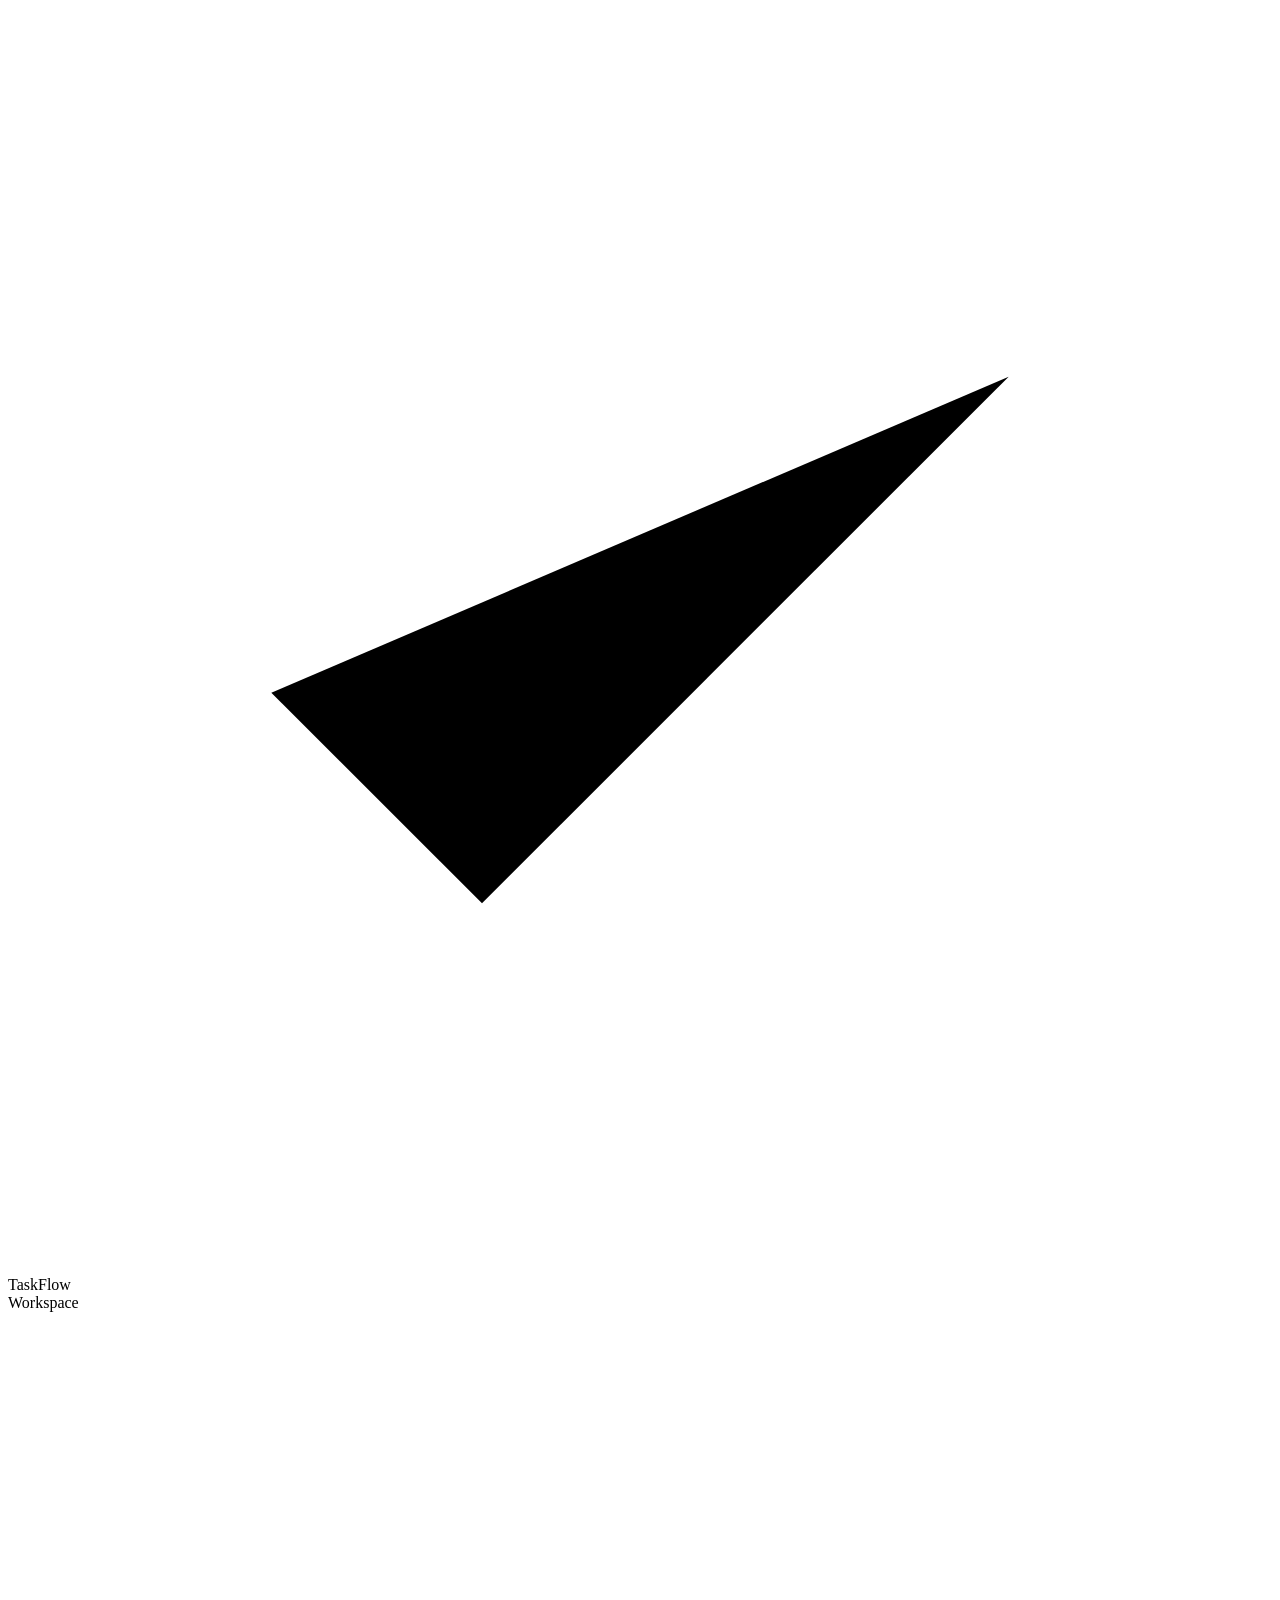
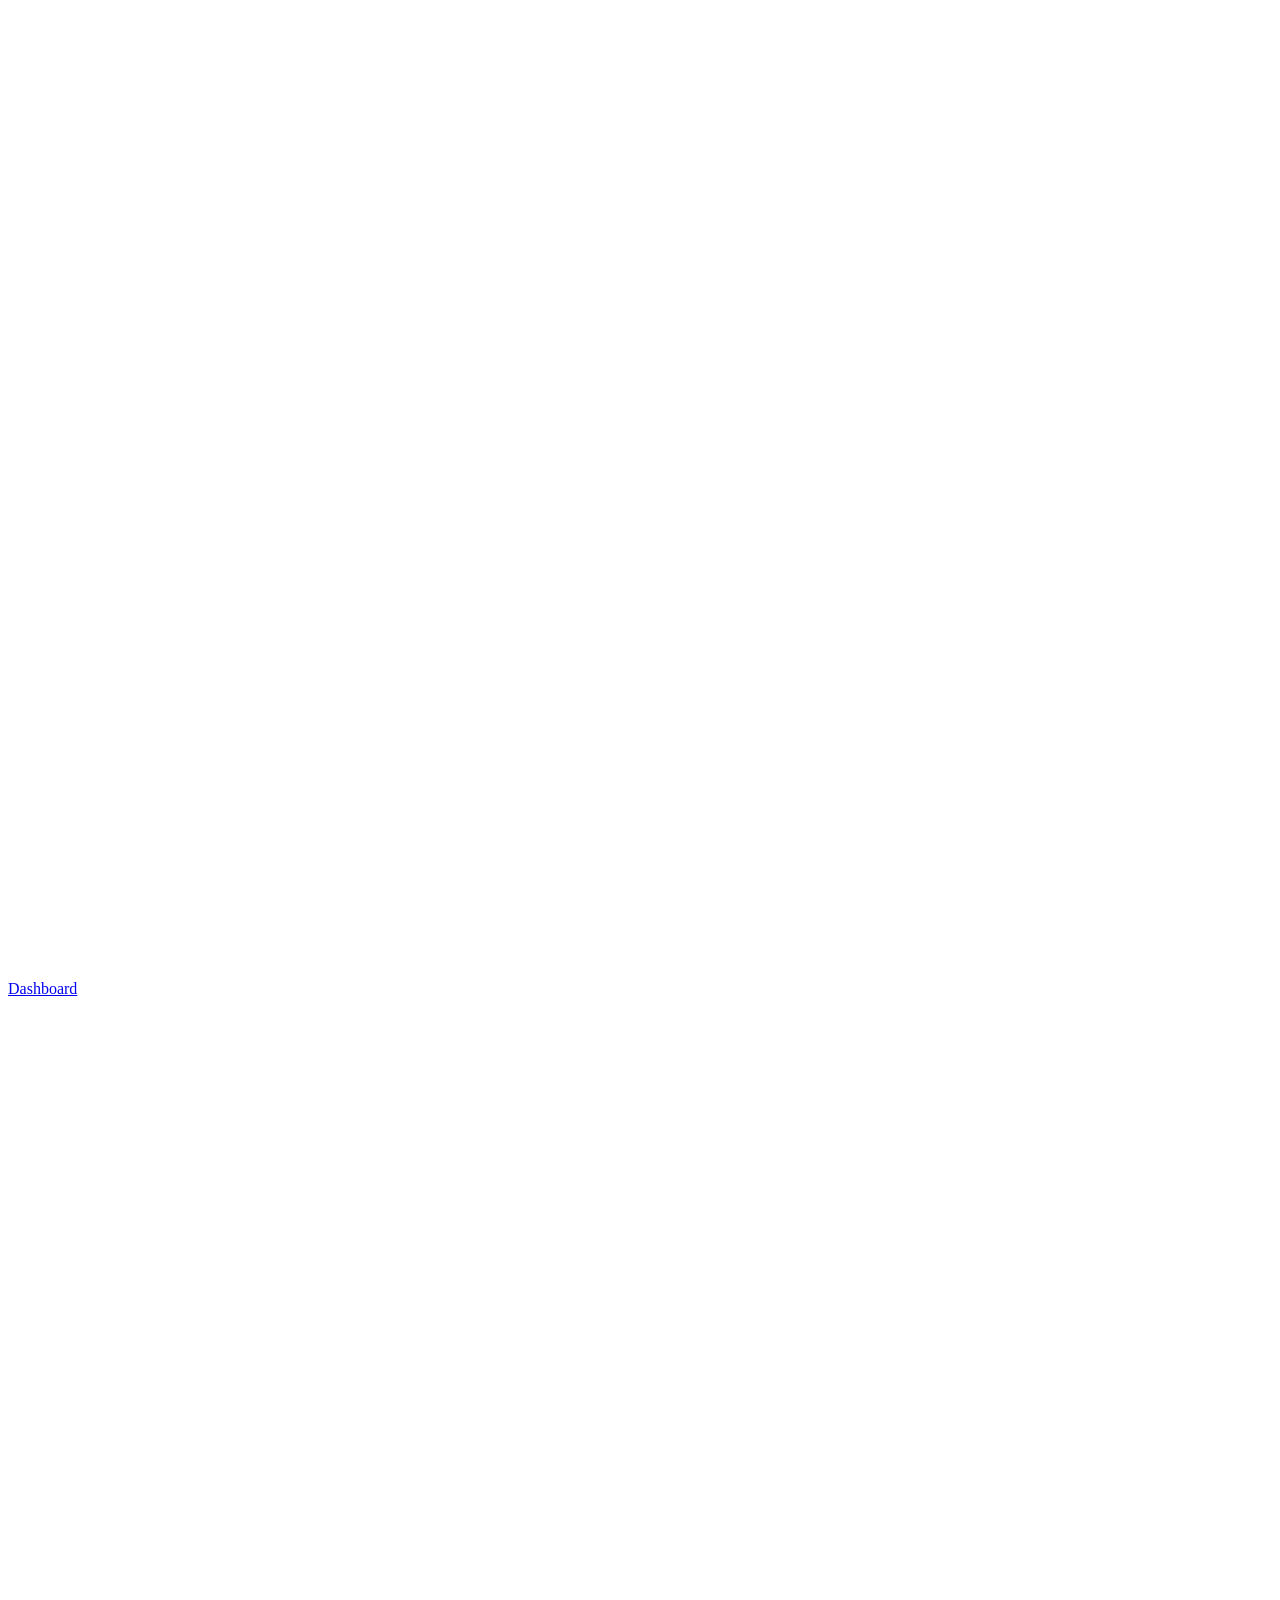
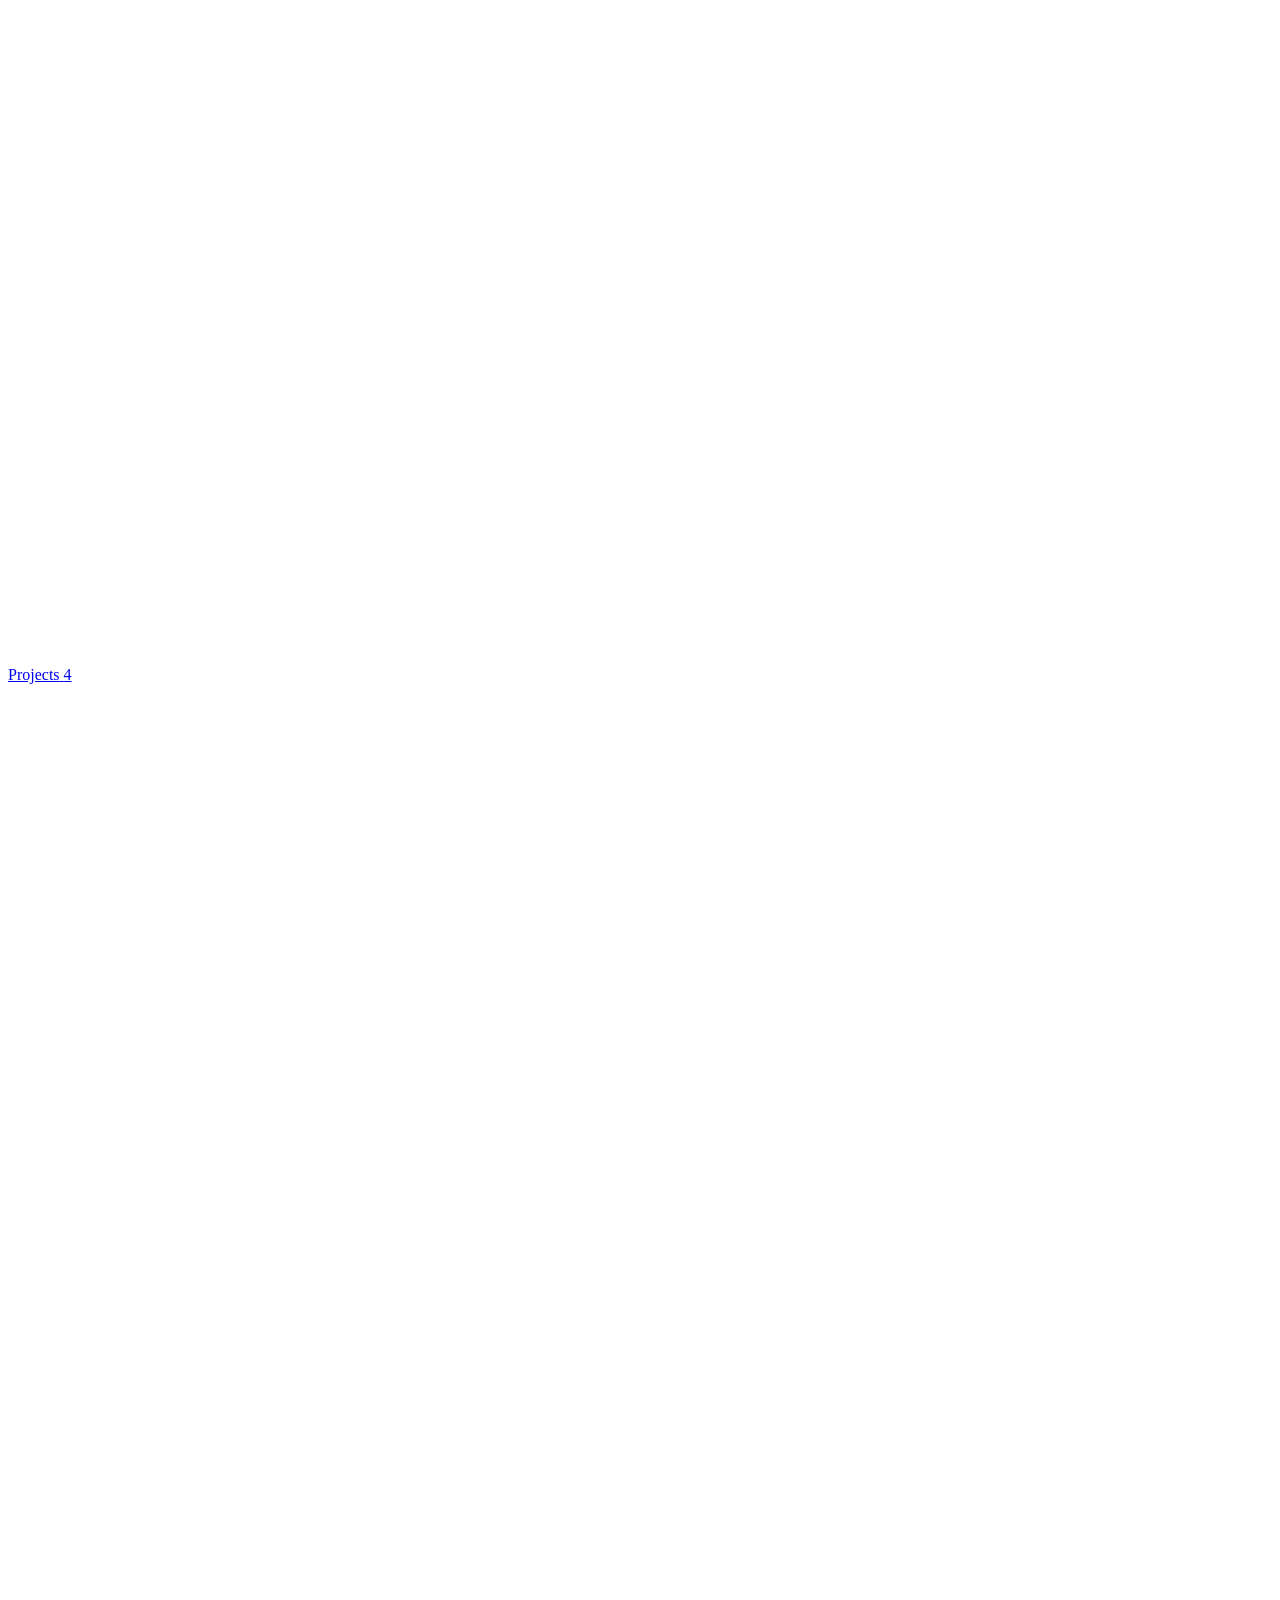
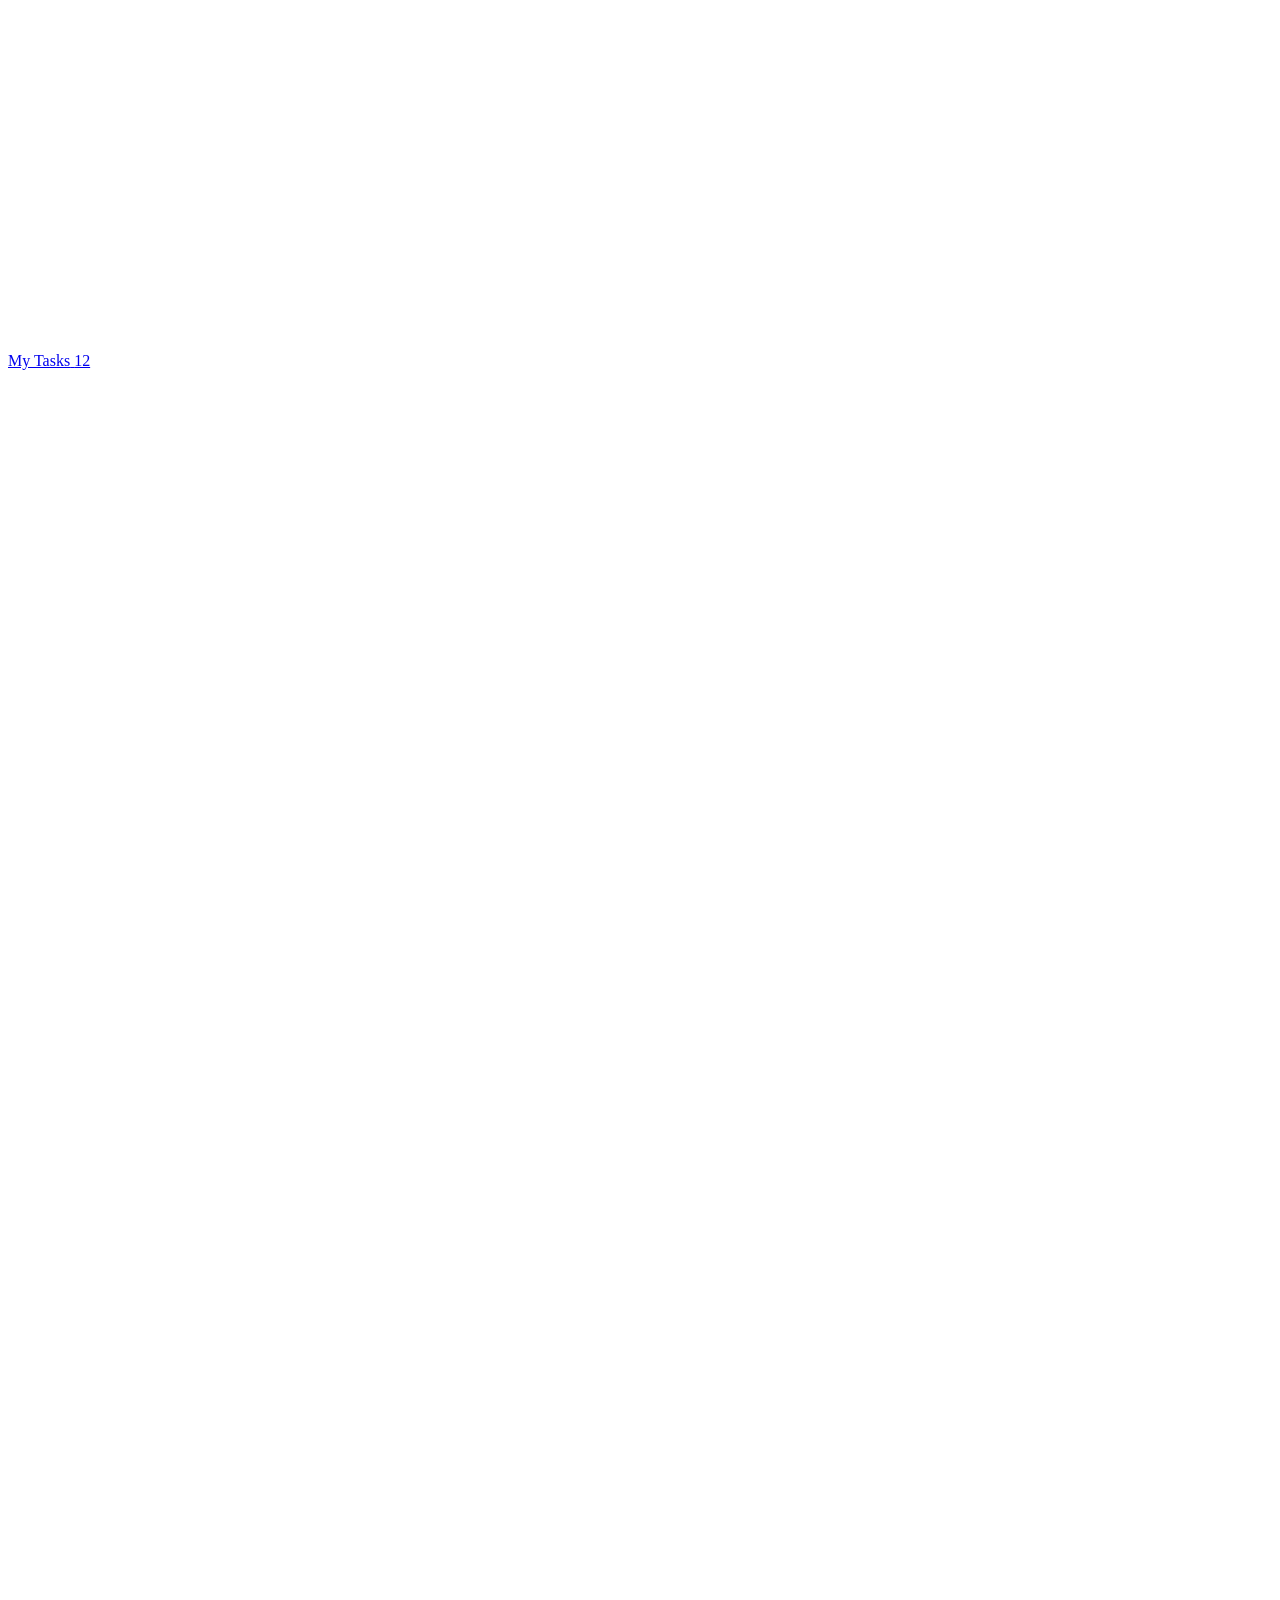
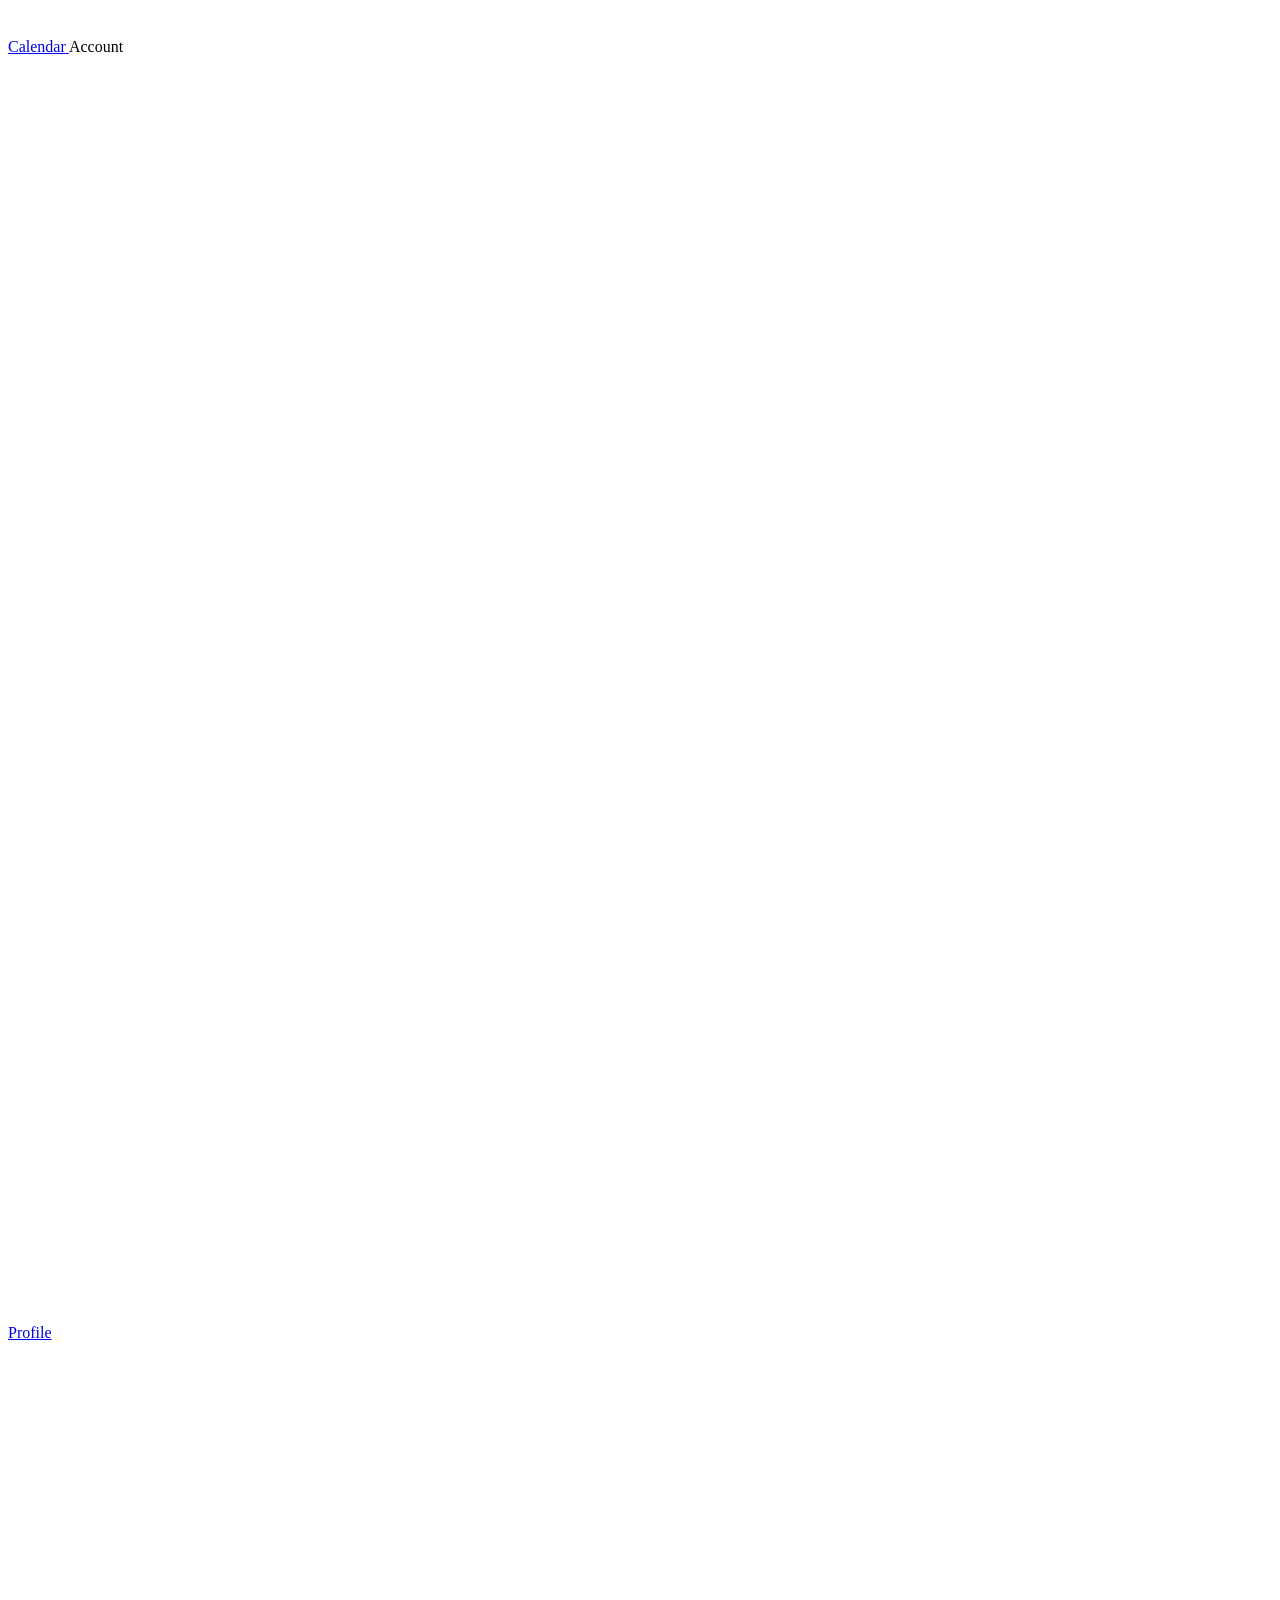
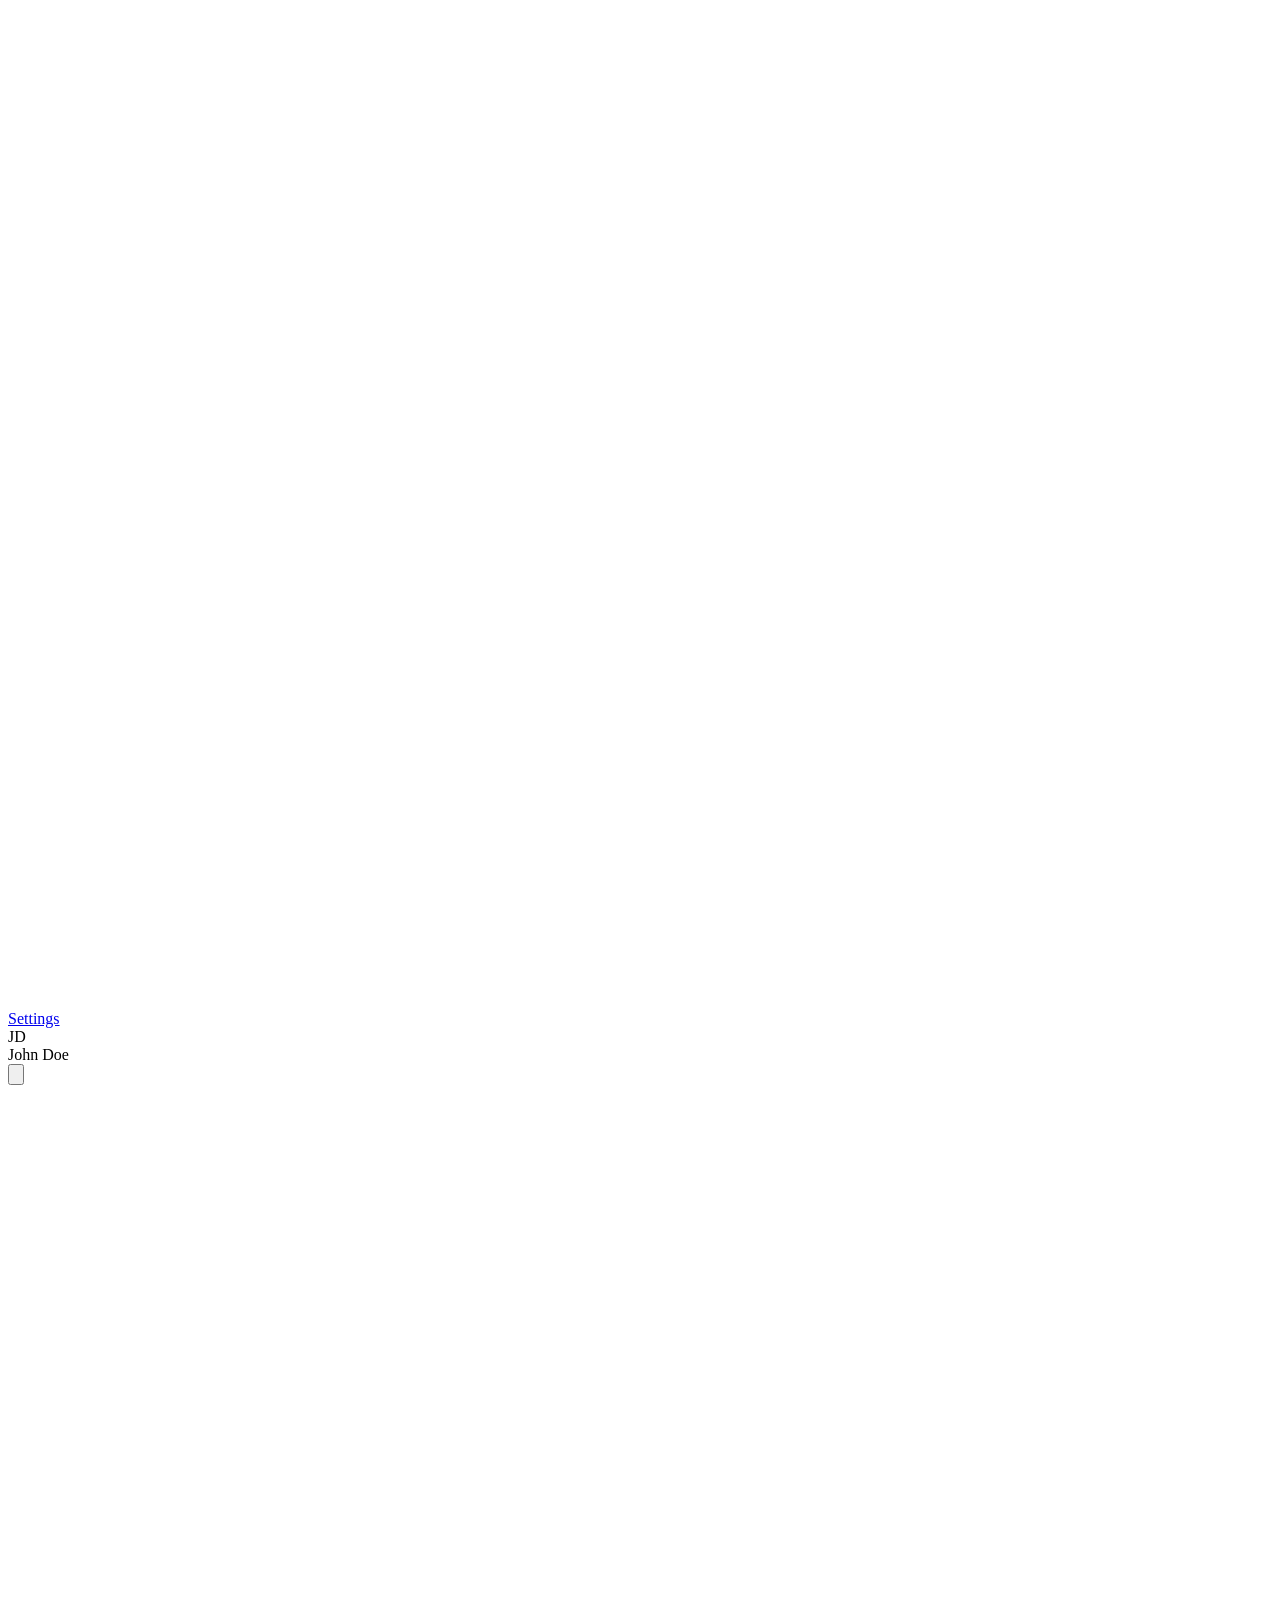
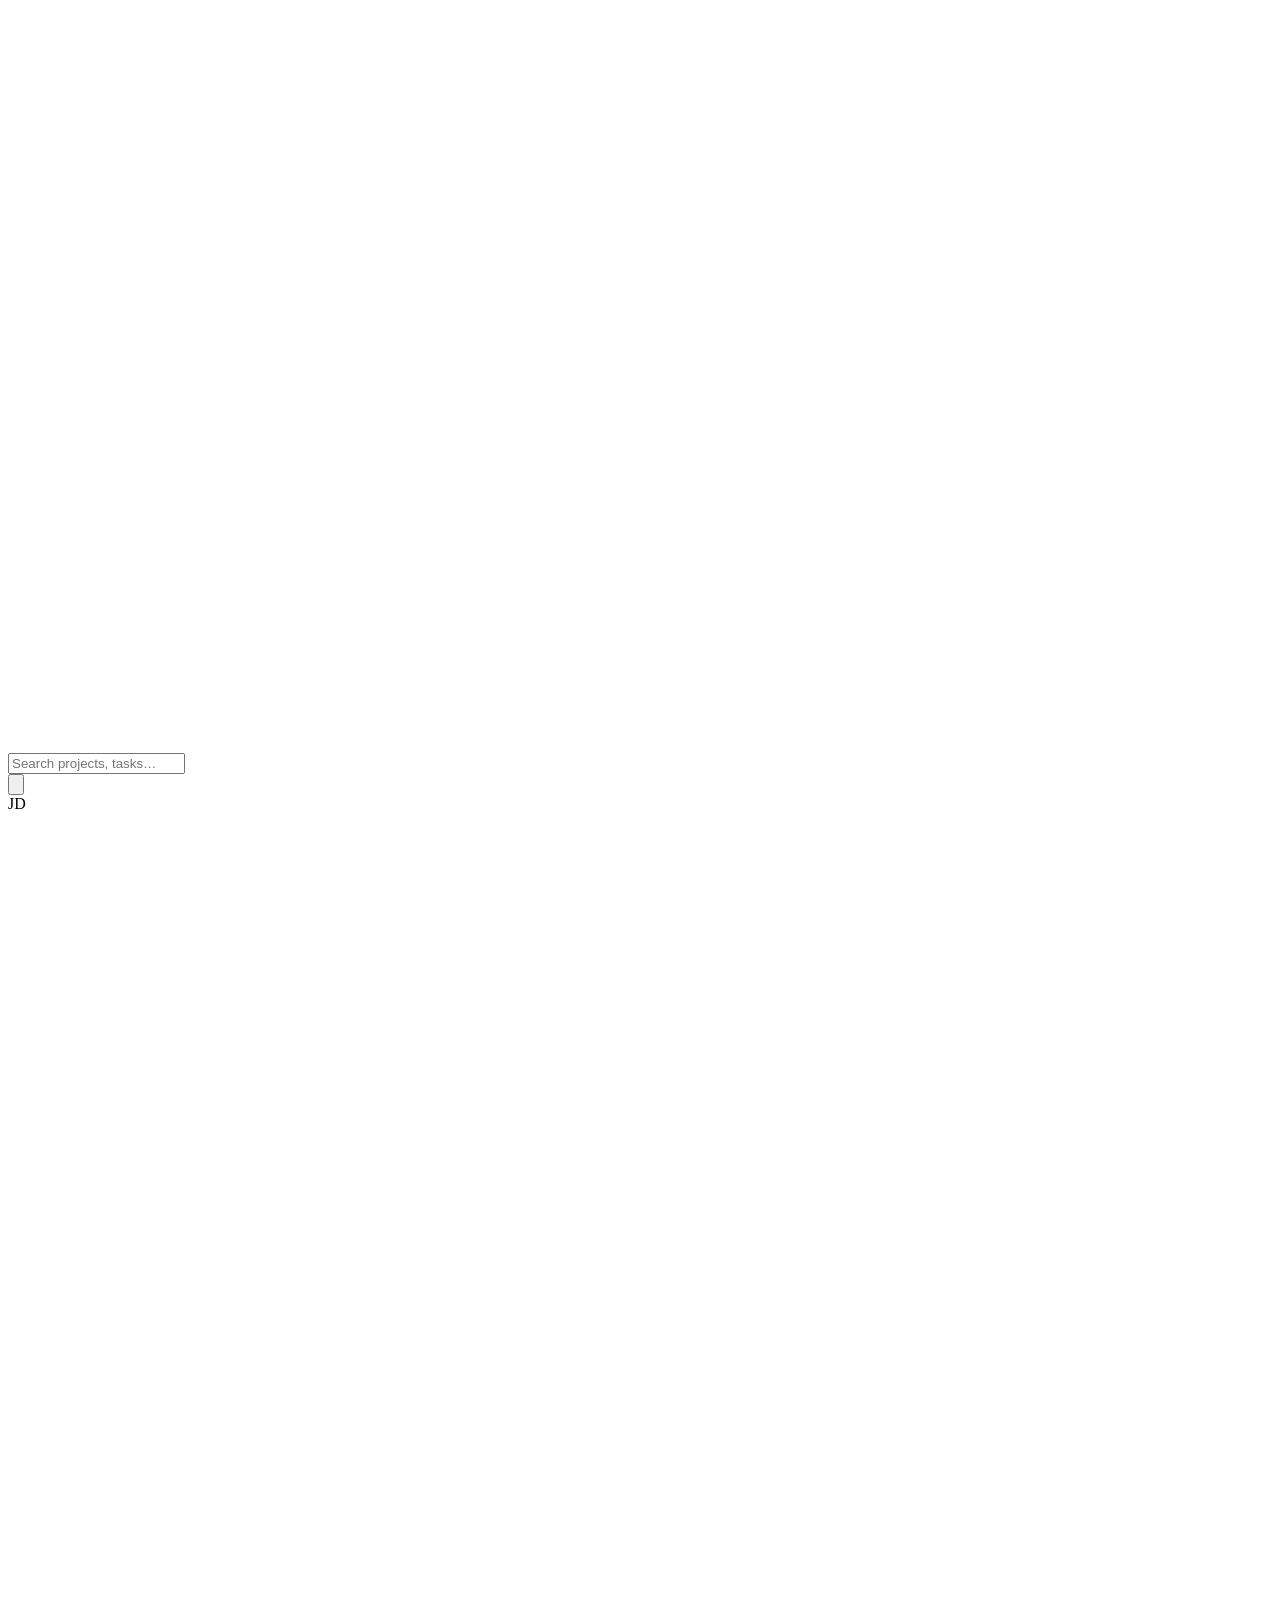
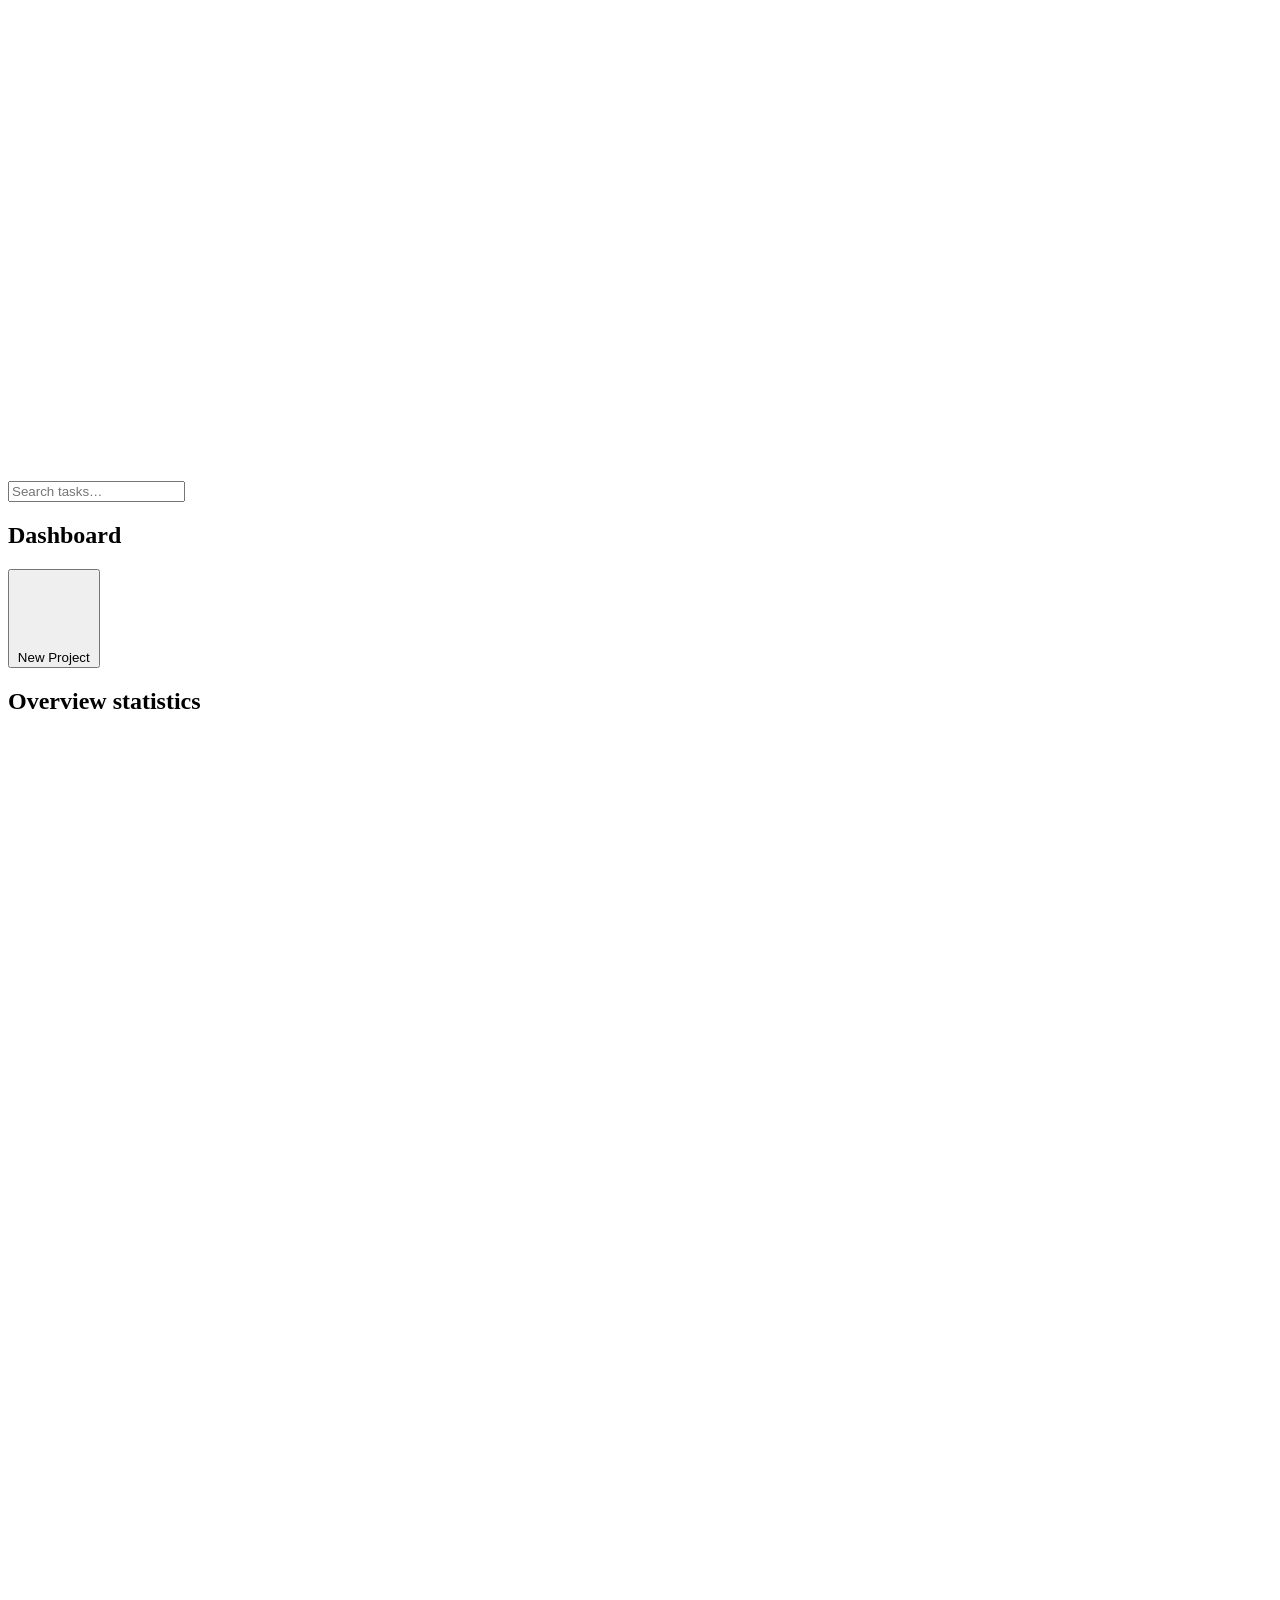
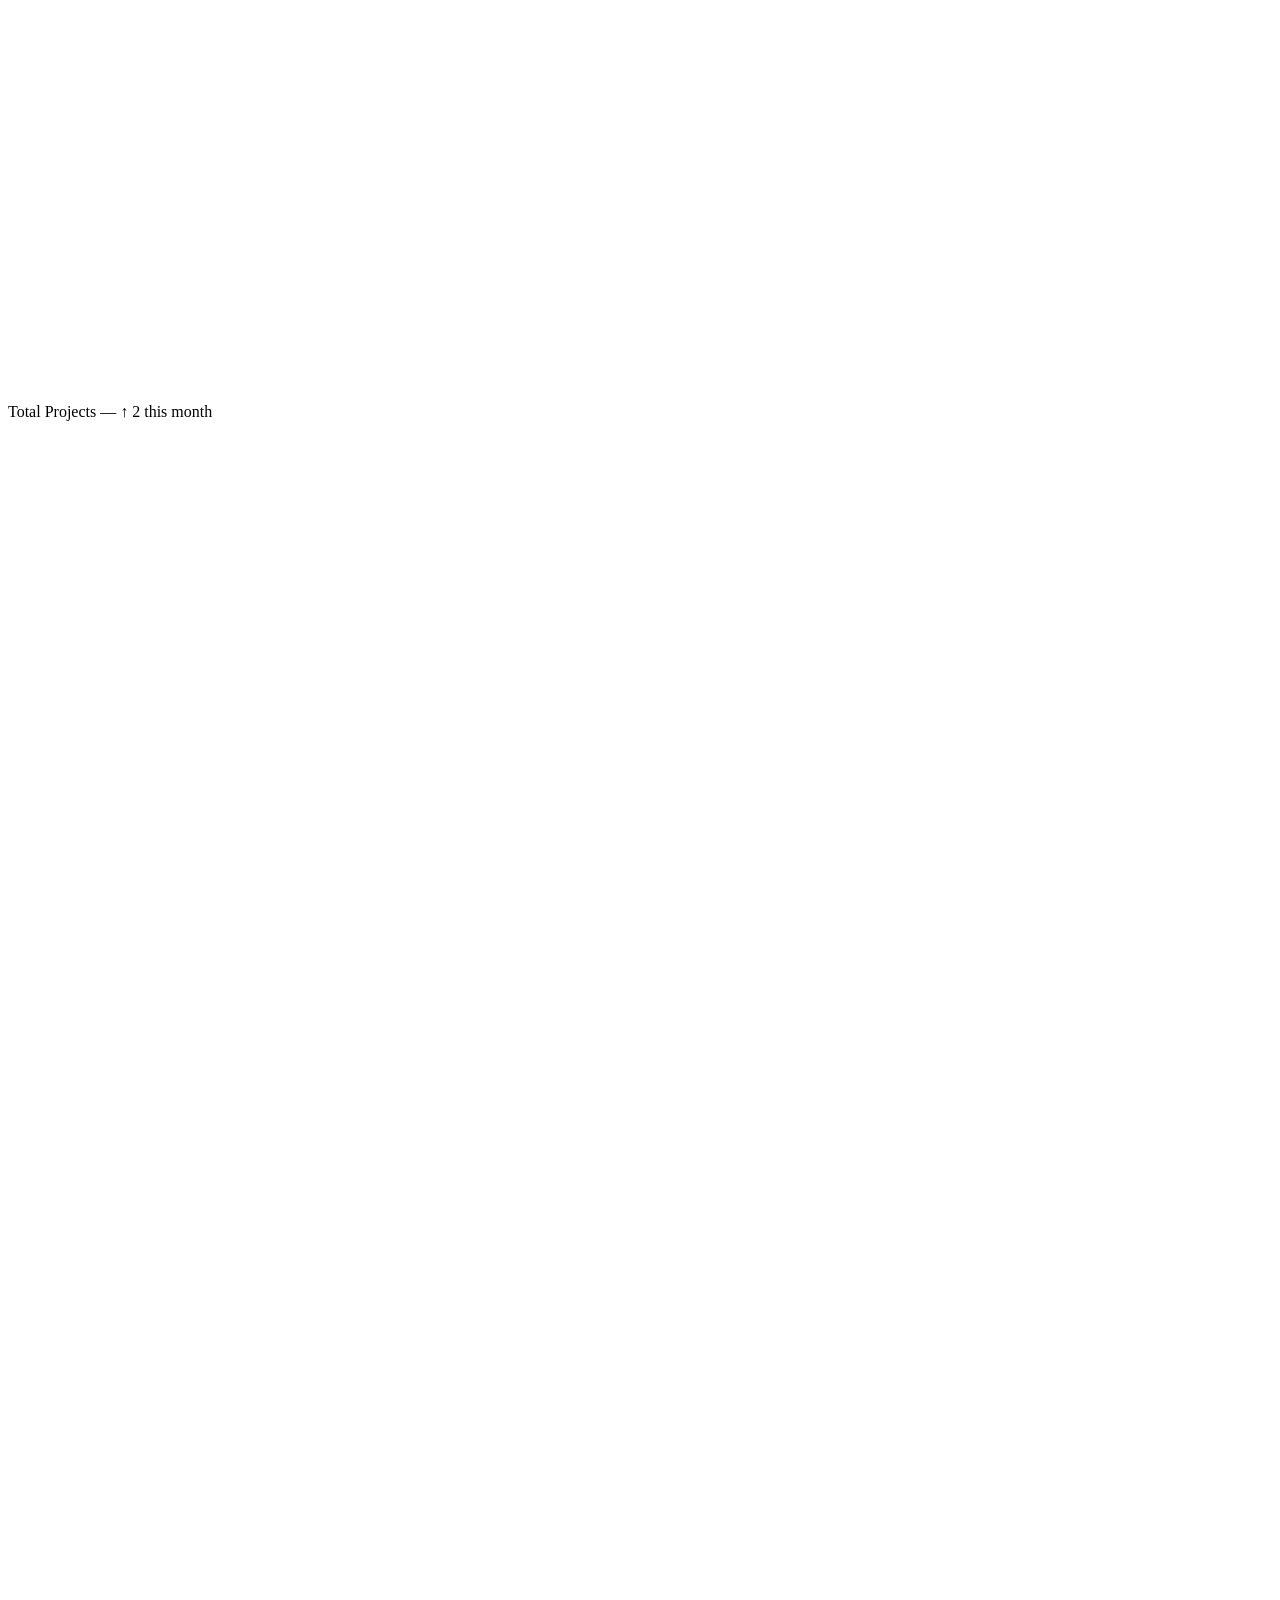
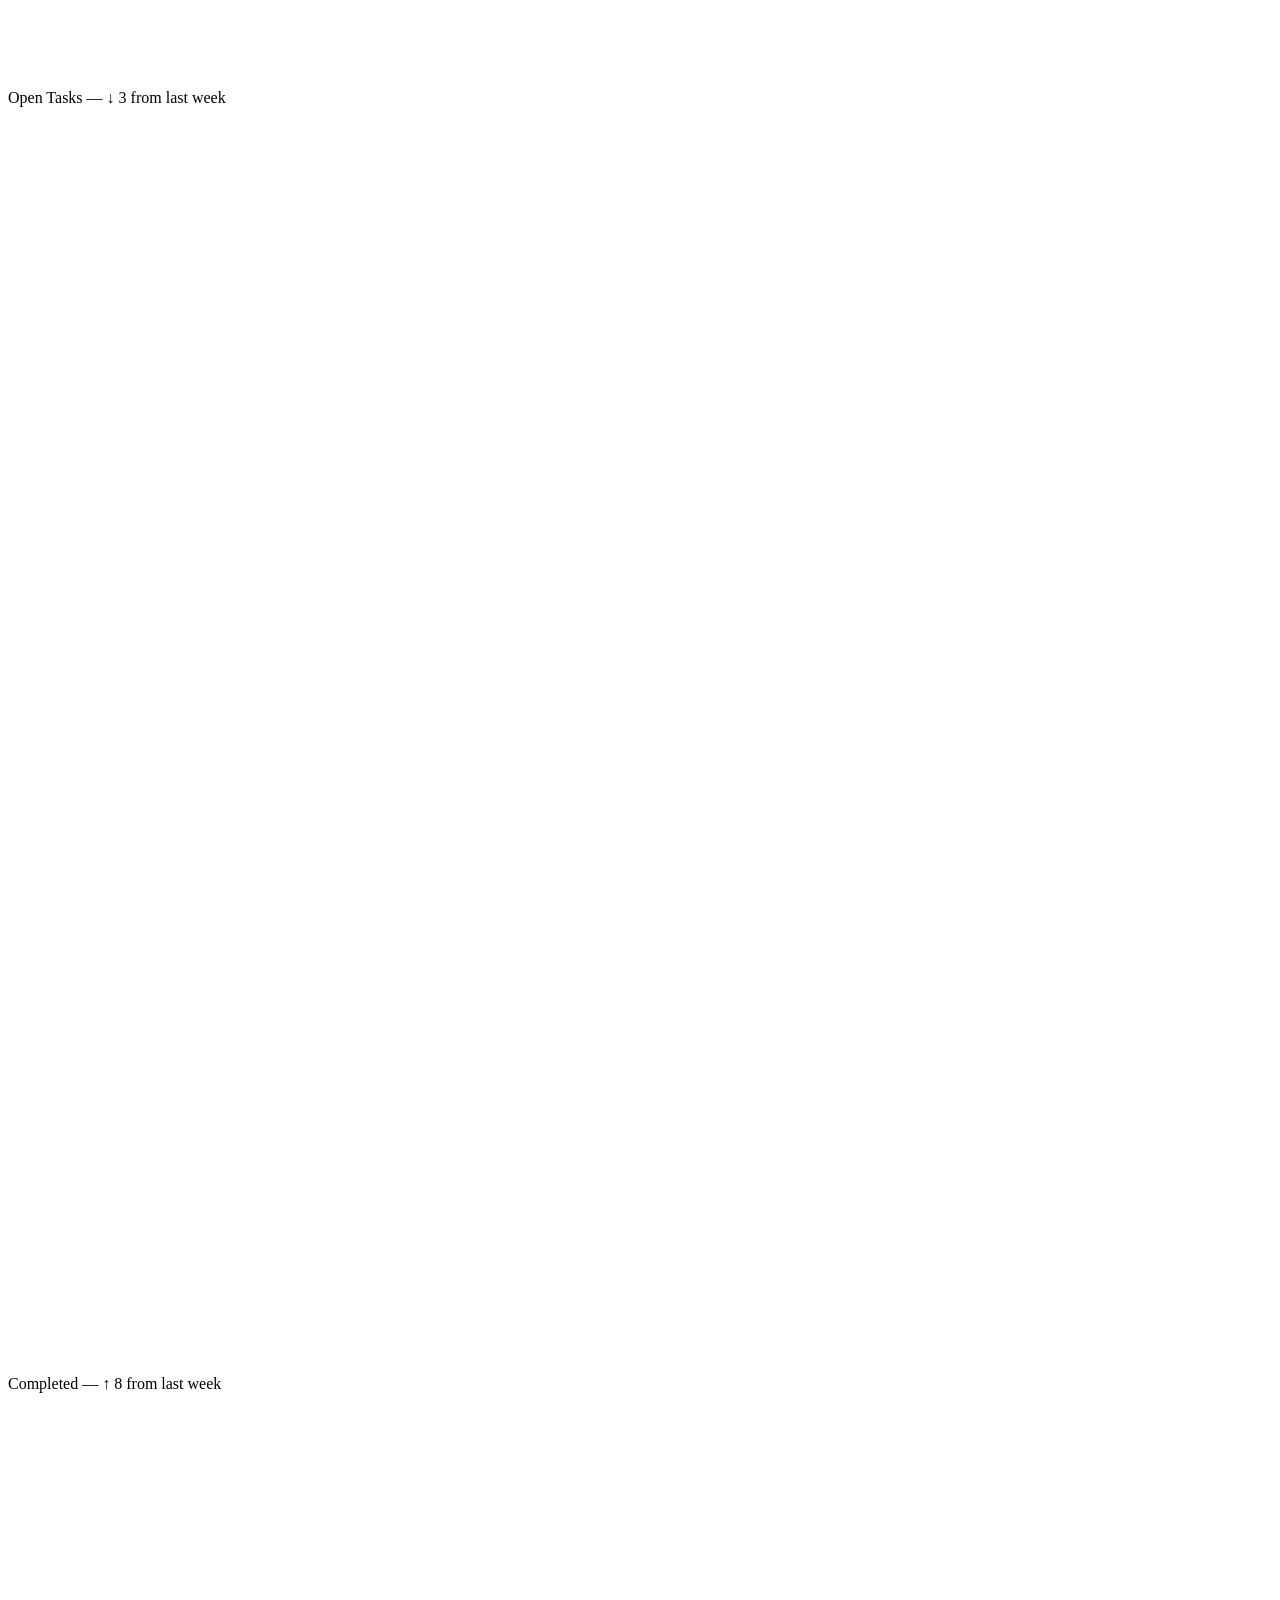
==== dashboard.html @ 3efd2820 "Add initial dashboard HTML structure" ====
<!DOCTYPE html>
<html lang="en">
<head>
  <meta charset="UTF-8" />
  <meta name="viewport" content="width=device-width, initial-scale=1.0" />
  <title>TaskFlow — Dashboard</title>

  <!-- Google Fonts -->
  <link rel="preconnect" href="https://fonts.googleapis.com">
  <link rel="preconnect" href="https://fonts.gstatic.com" crossorigin>
  <link href="https://fonts.googleapis.com/css2?family=Syne:wght@400;600;700;800&family=DM+Sans:ital,opsz,wght@0,9..40,300;0,9..40,400;0,9..40,500;1,9..40,300&display=swap" rel="stylesheet">

  <!-- Stylesheet -->
   <link rel="stylesheet" href="css/auth.css">
   <link rel="stylesheet" href="css/base.css">
  <link rel="stylesheet" href="css/dashboard.css">
</head>
<body class="page-dashboard">


  <!-- ═══════════════════════════════════════
       SIDEBAR
  ═══════════════════════════════════════ -->
  <aside class="sidebar" aria-label="Main navigation">

    <!-- Brand -->
    <div class="sidebar__brand">
      <div class="sidebar__brand-mark" aria-hidden="true">
        <svg viewBox="0 0 24 24" xmlns="http://www.w3.org/2000/svg">
          <path d="M5 13l4 4L19 7"/>
        </svg>
      </div>
      <span class="sidebar__brand-name">TaskFlow</span>
    </div>

    <!-- Nav links -->
    <nav class="sidebar__nav" aria-label="Sidebar navigation">

      <span class="sidebar__group-label">Workspace</span>

      <a href="dashboard.html" class="sidebar__link active" aria-current="page">
        <svg viewBox="0 0 24 24" fill="none" stroke-width="2" stroke-linecap="round" stroke-linejoin="round" aria-hidden="true">
          <rect x="3" y="3" width="7" height="7"/><rect x="14" y="3" width="7" height="7"/>
          <rect x="3" y="14" width="7" height="7"/><rect x="14" y="14" width="7" height="7"/>
        </svg>
        <span>Dashboard</span>
      </a>

      <a href="#" class="sidebar__link">
        <svg viewBox="0 0 24 24" fill="none" stroke-width="2" stroke-linecap="round" stroke-linejoin="round" aria-hidden="true">
          <path d="M22 19a2 2 0 0 1-2 2H4a2 2 0 0 1-2-2V5a2 2 0 0 1 2-2h5l2 3h9a2 2 0 0 1 2 2z"/>
        </svg>
        <span>Projects</span>
        <span class="sidebar__badge">4</span>
      </a>

      <a href="#" class="sidebar__link">
        <svg viewBox="0 0 24 24" fill="none" stroke-width="2" stroke-linecap="round" stroke-linejoin="round" aria-hidden="true">
          <path d="M9 11l3 3L22 4"/>
          <path d="M21 12v7a2 2 0 0 1-2 2H5a2 2 0 0 1-2-2V5a2 2 0 0 1 2-2h11"/>
        </svg>
        <span>My Tasks</span>
        <span class="sidebar__badge">12</span>
      </a>

      <a href="#" class="sidebar__link">
        <svg viewBox="0 0 24 24" fill="none" stroke-width="2" stroke-linecap="round" stroke-linejoin="round" aria-hidden="true">
          <rect x="3" y="4" width="18" height="18" rx="2"/><line x1="16" y1="2" x2="16" y2="6"/>
          <line x1="8" y1="2" x2="8" y2="6"/><line x1="3" y1="10" x2="21" y2="10"/>
        </svg>
        <span>Calendar</span>
      </a>

      <span class="sidebar__group-label">Account</span>

      <a href="#" class="sidebar__link">
        <svg viewBox="0 0 24 24" fill="none" stroke-width="2" stroke-linecap="round" stroke-linejoin="round" aria-hidden="true">
          <path d="M20 21v-2a4 4 0 0 0-4-4H8a4 4 0 0 0-4 4v2"/>
          <circle cx="12" cy="7" r="4"/>
        </svg>
        <span>Profile</span>
      </a>

      <a href="#" class="sidebar__link">
        <svg viewBox="0 0 24 24" fill="none" stroke-width="2" stroke-linecap="round" stroke-linejoin="round" aria-hidden="true">
          <circle cx="12" cy="12" r="3"/>
          <path d="M19.4 15a1.65 1.65 0 0 0 .33 1.82l.06.06a2 2 0 0 1-2.83 2.83l-.06-.06a1.65 1.65 0 0 0-1.82-.33 1.65 1.65 0 0 0-1 1.51V21a2 2 0 0 1-4 0v-.09A1.65 1.65 0 0 0 9 19.4a1.65 1.65 0 0 0-1.82.33l-.06.06a2 2 0 0 1-2.83-2.83l.06-.06A1.65 1.65 0 0 0 4.68 15a1.65 1.65 0 0 0-1.51-1H3a2 2 0 0 1 0-4h.09A1.65 1.65 0 0 0 4.6 9a1.65 1.65 0 0 0-.33-1.82l-.06-.06a2 2 0 0 1 2.83-2.83l.06.06A1.65 1.65 0 0 0 9 4.68a1.65 1.65 0 0 0 1-1.51V3a2 2 0 0 1 4 0v.09a1.65 1.65 0 0 0 1 1.51 1.65 1.65 0 0 0 1.82-.33l.06-.06a2 2 0 0 1 2.83 2.83l-.06.06A1.65 1.65 0 0 0 19.4 9a1.65 1.65 0 0 0 1.51 1H21a2 2 0 0 1 0 4h-.09a1.65 1.65 0 0 0-1.51 1z"/>
        </svg>
        <span>Settings</span>
      </a>

    </nav>

    <!-- User footer -->
    <div class="sidebar__footer">
      <div class="sidebar__avatar" aria-hidden="true">JD</div>
      <span class="sidebar__user-name">John Doe</span>
    </div>

  </aside>


  <!-- ═══════════════════════════════════════
       TOP BAR
  ═══════════════════════════════════════ -->
  <header class="topbar" role="banner">

    <!-- Sidebar toggle -->
    <button
      class="topbar__toggle"
      id="btn-sidebar-toggle"
      aria-label="Toggle sidebar"
      aria-expanded="false"
      aria-controls="sidebar"
    >
      <svg viewBox="0 0 24 24" fill="none" stroke-width="2" stroke-linecap="round" stroke-linejoin="round" aria-hidden="true">
        <line x1="3" y1="6"  x2="21" y2="6"/>
        <line x1="3" y1="12" x2="21" y2="12"/>
        <line x1="3" y1="18" x2="21" y2="18"/>
      </svg>
    </button>

    <!-- Search -->
    <div class="topbar__search" role="search">
      <svg viewBox="0 0 24 24" fill="none" stroke-width="2" stroke-linecap="round" stroke-linejoin="round" aria-hidden="true">
        <circle cx="11" cy="11" r="8"/><line x1="21" y1="21" x2="16.65" y2="16.65"/>
      </svg>
      <input
        type="search"
        id="topbar-search"
        placeholder="Search projects, tasks…"
        autocomplete="off"
        aria-label="Search"
      />
    </div>

    <!-- Action buttons -->
    <div class="topbar__actions">

      <!-- Notifications -->
      <button class="topbar__btn topbar__btn--notify" aria-label="Notifications">
        <svg viewBox="0 0 24 24" fill="none" stroke-width="2" stroke-linecap="round" stroke-linejoin="round" aria-hidden="true">
          <path d="M18 8A6 6 0 0 0 6 8c0 7-3 9-3 9h18s-3-2-3-9"/>
          <path d="M13.73 21a2 2 0 0 1-3.46 0"/>
        </svg>
      </button>

      <!-- User avatar -->
      <div class="topbar__avatar" role="button" tabindex="0" aria-label="User menu" aria-haspopup="true">
        JD
      </div>

    </div>

  </header>


  <!-- ═══════════════════════════════════════
       MOBILE SEARCH STRIP
       Κρυμμένο σε desktop/tablet — εμφανίζεται
       κάτω από topbar σε mobile (< 768px).
       Το id="mobile-search-input" ελέγχεται
       από το ίδιο setupSearch() στο dashboard.js.
  ═══════════════════════════════════════ -->
  <div class="mobile-search" role="search" aria-label="Mobile search">
    <svg viewBox="0 0 24 24" fill="none" stroke-width="2" stroke-linecap="round" stroke-linejoin="round" aria-hidden="true">
      <circle cx="11" cy="11" r="8"/><line x1="21" y1="21" x2="16.65" y2="16.65"/>
    </svg>
    <input
      type="search"
      id="mobile-search-input"
      placeholder="Search tasks…"
      autocomplete="off"
      aria-label="Search tasks"
    />
  </div>

  <!-- Sidebar backdrop — κλικ κλείνει το overlay sidebar σε mobile -->
  <div class="sidebar-backdrop" id="sidebar-backdrop" aria-hidden="true"></div>


  <!-- ═══════════════════════════════════════
       MAIN CONTENT
  ═══════════════════════════════════════ -->
  <main class="main-content" id="main" aria-label="Dashboard content">


    <!-- ── Page header ──────────────────────── -->
    <section aria-labelledby="page-heading">
      <div class="section-header">
        <h1 class="page-title" id="page-heading">Dashboard</h1>
        <button class="btn-sm" id="btn-new-project" aria-label="Create new project">
          <svg viewBox="0 0 24 24" fill="none" stroke-width="2" stroke-linecap="round" stroke-linejoin="round" aria-hidden="true">
            <line x1="12" y1="5" x2="12" y2="19"/><line x1="5" y1="12" x2="19" y2="12"/>
          </svg>
          New Project
        </button>
      </div>
    </section>


    <!-- ── Stat cards ────────────────────────── -->
    <section aria-labelledby="stats-heading">
      <h2 class="visually-hidden" id="stats-heading">Overview statistics</h2>

      <div class="stats-grid">

        <!-- Total Projects -->
        <article class="stat-card" aria-label="Total projects">
          <div class="stat-card__icon stat-card__icon--accent" aria-hidden="true">
            <svg viewBox="0 0 24 24" fill="none" stroke-width="2" stroke-linecap="round" stroke-linejoin="round">
              <path d="M22 19a2 2 0 0 1-2 2H4a2 2 0 0 1-2-2V5a2 2 0 0 1 2-2h5l2 3h9a2 2 0 0 1 2 2z"/>
            </svg>
          </div>
          <span class="stat-card__label">Total Projects</span>
          <span class="stat-card__value" id="stat-projects">—</span>
          <span class="stat-card__delta stat-card__delta--up" aria-label="Up 2 from last month">
            ↑ 2 this month
          </span>
        </article>

        <!-- Open Tasks -->
        <article class="stat-card" aria-label="Open tasks">
          <div class="stat-card__icon stat-card__icon--blue" aria-hidden="true">
            <svg viewBox="0 0 24 24" fill="none" stroke-width="2" stroke-linecap="round" stroke-linejoin="round">
              <line x1="8" y1="6" x2="21" y2="6"/><line x1="8" y1="12" x2="21" y2="12"/>
              <line x1="8" y1="18" x2="21" y2="18"/>
              <line x1="3" y1="6"  x2="3.01" y2="6"/>
              <line x1="3" y1="12" x2="3.01" y2="12"/>
              <line x1="3" y1="18" x2="3.01" y2="18"/>
            </svg>
          </div>
          <span class="stat-card__label">Open Tasks</span>
          <span class="stat-card__value" id="stat-tasks">—</span>
          <span class="stat-card__delta stat-card__delta--down" aria-label="Down 3 from last week">
            ↓ 3 from last week
          </span>
        </article>

        <!-- Completed -->
        <article class="stat-card" aria-label="Completed tasks">
          <div class="stat-card__icon stat-card__icon--green" aria-hidden="true">
            <svg viewBox="0 0 24 24" fill="none" stroke-width="2" stroke-linecap="round" stroke-linejoin="round">
              <path d="M22 11.08V12a10 10 0 1 1-5.93-9.14"/>
              <polyline points="22 4 12 14.01 9 11.01"/>
            </svg>
          </div>
          <span class="stat-card__label">Completed</span>
          <span class="stat-card__value" id="stat-done">—</span>
          <span class="stat-card__delta stat-card__delta--up" aria-label="Up 8 from last week">
            ↑ 8 from last week
          </span>
        </article>

        <!-- Team Members -->
        <article class="stat-card" aria-label="Team members">
          <div class="stat-card__icon stat-card__icon--amber" aria-hidden="true">
            <svg viewBox="0 0 24 24" fill="none" stroke-width="2" stroke-linecap="round" stroke-linejoin="round">
              <path d="M17 21v-2a4 4 0 0 0-4-4H5a4 4 0 0 0-4 4v2"/>
              <circle cx="9" cy="7" r="4"/>
              <path d="M23 21v-2a4 4 0 0 0-3-3.87"/>
              <path d="M16 3.13a4 4 0 0 1 0 7.75"/>
            </svg>
          </div>
          <span class="stat-card__label">Team Members</span>
          <span class="stat-card__value" id="stat-members">—</span>
          <span class="stat-card__delta" aria-label="No change">
            No change
          </span>
        </article>

      </div>
    </section>


    <!-- ── Project cards ─────────────────────── -->
    <section aria-labelledby="projects-heading">
      <div class="section-header">
        <h2 id="projects-heading">Projects</h2>
        <a href="#" class="btn-sm btn-sm--ghost">View all</a>
      </div>

      <!--
        Project cards are rendered here by js/dashboard.js
        after fetching api/projects/list.php.
        Placeholder cards are shown until data loads.
      -->
      <div class="projects-grid" id="projects-grid" aria-live="polite" aria-busy="true">

        <!-- Placeholder card 1 -->
        <article class="project-card" aria-label="Loading project">
          <div class="project-card__header">
            <div>
              <p class="project-card__title">Loading…</p>
              <p class="project-card__desc">Fetching your projects</p>
            </div>
            <span class="project-dot" style="background:#e8490f" aria-hidden="true"></span>
          </div>
          <div class="project-progress">
            <div class="project-progress__label">
              <span>Progress</span>
              <span>—</span>
            </div>
            <div class="project-progress__bar" role="progressbar" aria-valuenow="0" aria-valuemin="0" aria-valuemax="100">
              <div class="project-progress__fill" style="width:0%"></div>
            </div>
          </div>
          <div class="project-members" aria-label="Members">
            <div class="project-members__avatar" aria-hidden="true">?</div>
          </div>
        </article>

        <!-- Placeholder card 2 -->
        <article class="project-card" aria-label="Loading project">
          <div class="project-card__header">
            <div>
              <p class="project-card__title">Loading…</p>
              <p class="project-card__desc">Fetching your projects</p>
            </div>
            <span class="project-dot" style="background:#2563eb" aria-hidden="true"></span>
          </div>
          <div class="project-progress">
            <div class="project-progress__label">
              <span>Progress</span>
              <span>—</span>
            </div>
            <div class="project-progress__bar" role="progressbar" aria-valuenow="0" aria-valuemin="0" aria-valuemax="100">
              <div class="project-progress__fill" style="width:0%"></div>
            </div>
          </div>
          <div class="project-members" aria-label="Members">
            <div class="project-members__avatar" aria-hidden="true">?</div>
          </div>
        </article>

        <!-- Placeholder card 3 -->
        <article class="project-card" aria-label="Loading project">
          <div class="project-card__header">
            <div>
              <p class="project-card__title">Loading…</p>
              <p class="project-card__desc">Fetching your projects</p>
            </div>
            <span class="project-dot" style="background:#16a34a" aria-hidden="true"></span>
          </div>
          <div class="project-progress">
            <div class="project-progress__label">
              <span>Progress</span>
              <span>—</span>
            </div>
            <div class="project-progress__bar" role="progressbar" aria-valuenow="0" aria-valuemin="0" aria-valuemax="100">
              <div class="project-progress__fill" style="width:0%"></div>
            </div>
          </div>
          <div class="project-members" aria-label="Members">
            <div class="project-members__avatar" aria-hidden="true">?</div>
          </div>
        </article>

      </div>
    </section>


    <!-- ── Recent tasks ──────────────────────── -->
    <section aria-labelledby="tasks-heading">
      <div class="section-header">
        <h2 id="tasks-heading">Recent Tasks</h2>
        <a href="#" class="btn-sm btn-sm--ghost">View all</a>
      </div>

      <!--
        Task items rendered by js/dashboard.js
        after fetching api/tasks/list.php.
      -->
      <ul class="task-list" id="task-list" aria-live="polite" aria-busy="true">

        <li class="task-item">
          <div class="task-item__check" aria-hidden="true"></div>
          <span class="task-item__title">Loading tasks…</span>
          <span class="task-item__due">—</span>
        </li>

      </ul>
    </section>


  </main><!-- /.main-content -->


  <!-- JavaScript -->
  <script src="js/dashboard.js"></script>

</body>
</html>
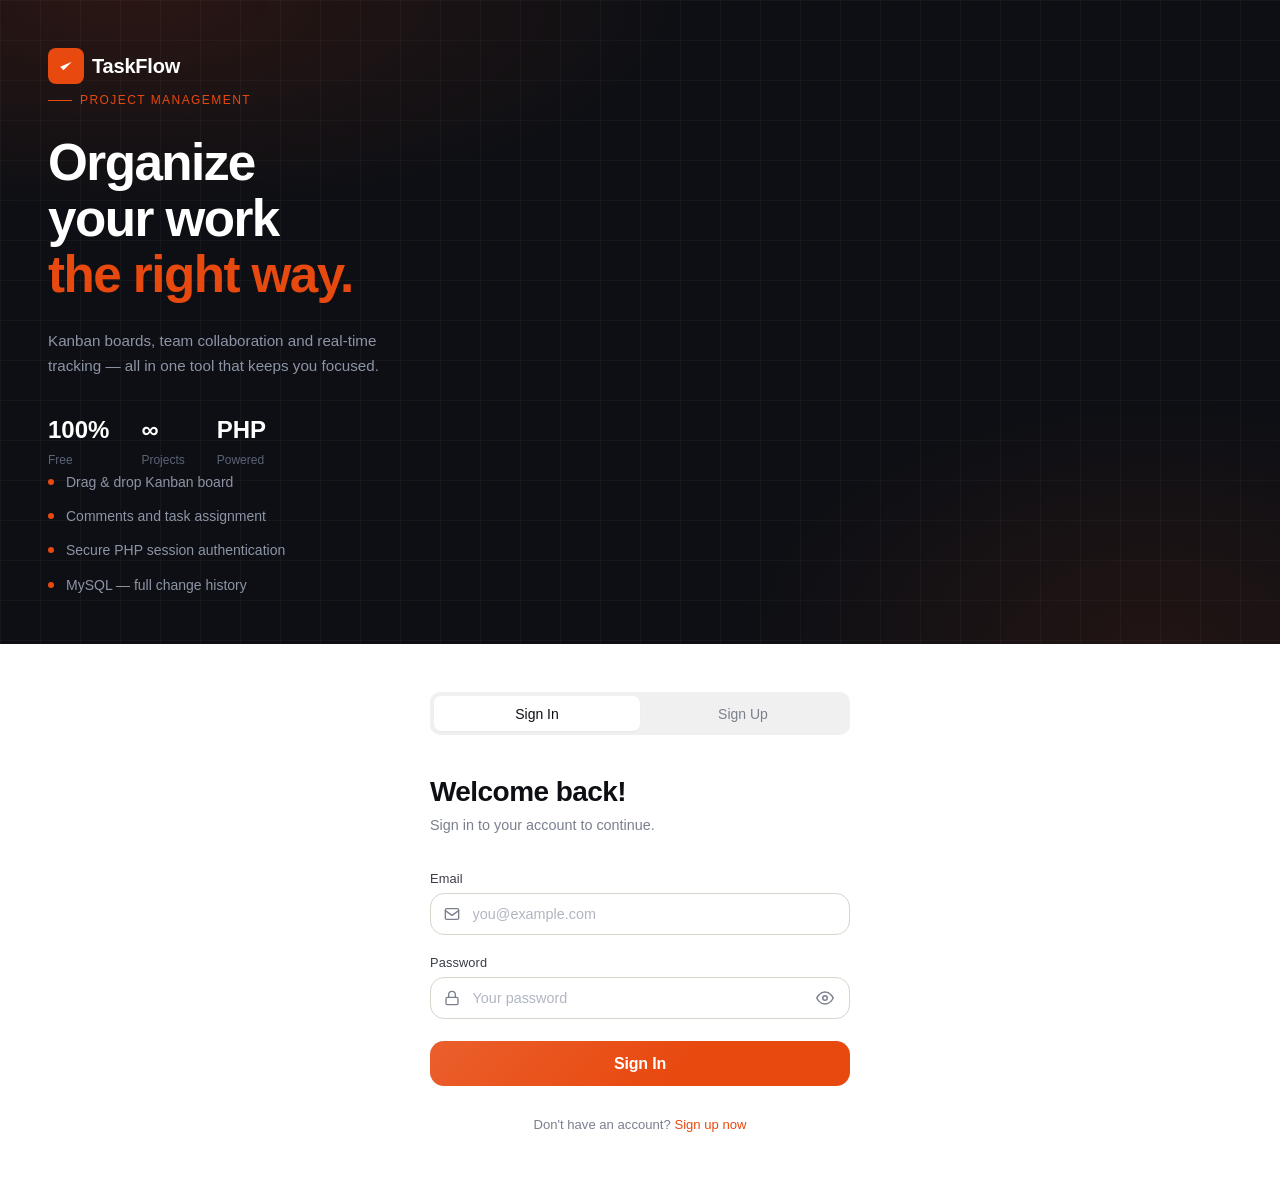
==== commit 63f3b67c: "Add base and dashboard styles for TaskFlow application - Create base.css for global styles including" ====
--- a/dashboard.html
+++ b/dashboard.html
@@ -1,393 +1,393 @@
-<!DOCTYPE html>
-<html lang="en">
-<head>
-  <meta charset="UTF-8" />
-  <meta name="viewport" content="width=device-width, initial-scale=1.0" />
-  <title>TaskFlow — Dashboard</title>
-
-  <!-- Google Fonts -->
-  <link rel="preconnect" href="https://fonts.googleapis.com">
-  <link rel="preconnect" href="https://fonts.gstatic.com" crossorigin>
-  <link href="https://fonts.googleapis.com/css2?family=Syne:wght@400;600;700;800&family=DM+Sans:ital,opsz,wght@0,9..40,300;0,9..40,400;0,9..40,500;1,9..40,300&display=swap" rel="stylesheet">
-
-  <!-- Stylesheet -->
-   <link rel="stylesheet" href="css/auth.css">
-   <link rel="stylesheet" href="css/base.css">
-  <link rel="stylesheet" href="css/dashboard.css">
-</head>
-<body class="page-dashboard">
-
-
-  <!-- ═══════════════════════════════════════
-       SIDEBAR
-  ═══════════════════════════════════════ -->
-  <aside class="sidebar" aria-label="Main navigation">
-
-    <!-- Brand -->
-    <div class="sidebar__brand">
-      <div class="sidebar__brand-mark" aria-hidden="true">
-        <svg viewBox="0 0 24 24" xmlns="http://www.w3.org/2000/svg">
-          <path d="M5 13l4 4L19 7"/>
-        </svg>
-      </div>
-      <span class="sidebar__brand-name">TaskFlow</span>
-    </div>
-
-    <!-- Nav links -->
-    <nav class="sidebar__nav" aria-label="Sidebar navigation">
-
-      <span class="sidebar__group-label">Workspace</span>
-
-      <a href="dashboard.html" class="sidebar__link active" aria-current="page">
-        <svg viewBox="0 0 24 24" fill="none" stroke-width="2" stroke-linecap="round" stroke-linejoin="round" aria-hidden="true">
-          <rect x="3" y="3" width="7" height="7"/><rect x="14" y="3" width="7" height="7"/>
-          <rect x="3" y="14" width="7" height="7"/><rect x="14" y="14" width="7" height="7"/>
-        </svg>
-        <span>Dashboard</span>
-      </a>
-
-      <a href="#" class="sidebar__link">
-        <svg viewBox="0 0 24 24" fill="none" stroke-width="2" stroke-linecap="round" stroke-linejoin="round" aria-hidden="true">
-          <path d="M22 19a2 2 0 0 1-2 2H4a2 2 0 0 1-2-2V5a2 2 0 0 1 2-2h5l2 3h9a2 2 0 0 1 2 2z"/>
-        </svg>
-        <span>Projects</span>
-        <span class="sidebar__badge">4</span>
-      </a>
-
-      <a href="#" class="sidebar__link">
-        <svg viewBox="0 0 24 24" fill="none" stroke-width="2" stroke-linecap="round" stroke-linejoin="round" aria-hidden="true">
-          <path d="M9 11l3 3L22 4"/>
-          <path d="M21 12v7a2 2 0 0 1-2 2H5a2 2 0 0 1-2-2V5a2 2 0 0 1 2-2h11"/>
-        </svg>
-        <span>My Tasks</span>
-        <span class="sidebar__badge">12</span>
-      </a>
-
-      <a href="#" class="sidebar__link">
-        <svg viewBox="0 0 24 24" fill="none" stroke-width="2" stroke-linecap="round" stroke-linejoin="round" aria-hidden="true">
-          <rect x="3" y="4" width="18" height="18" rx="2"/><line x1="16" y1="2" x2="16" y2="6"/>
-          <line x1="8" y1="2" x2="8" y2="6"/><line x1="3" y1="10" x2="21" y2="10"/>
-        </svg>
-        <span>Calendar</span>
-      </a>
-
-      <span class="sidebar__group-label">Account</span>
-
-      <a href="#" class="sidebar__link">
-        <svg viewBox="0 0 24 24" fill="none" stroke-width="2" stroke-linecap="round" stroke-linejoin="round" aria-hidden="true">
-          <path d="M20 21v-2a4 4 0 0 0-4-4H8a4 4 0 0 0-4 4v2"/>
-          <circle cx="12" cy="7" r="4"/>
-        </svg>
-        <span>Profile</span>
-      </a>
-
-      <a href="#" class="sidebar__link">
-        <svg viewBox="0 0 24 24" fill="none" stroke-width="2" stroke-linecap="round" stroke-linejoin="round" aria-hidden="true">
-          <circle cx="12" cy="12" r="3"/>
-          <path d="M19.4 15a1.65 1.65 0 0 0 .33 1.82l.06.06a2 2 0 0 1-2.83 2.83l-.06-.06a1.65 1.65 0 0 0-1.82-.33 1.65 1.65 0 0 0-1 1.51V21a2 2 0 0 1-4 0v-.09A1.65 1.65 0 0 0 9 19.4a1.65 1.65 0 0 0-1.82.33l-.06.06a2 2 0 0 1-2.83-2.83l.06-.06A1.65 1.65 0 0 0 4.68 15a1.65 1.65 0 0 0-1.51-1H3a2 2 0 0 1 0-4h.09A1.65 1.65 0 0 0 4.6 9a1.65 1.65 0 0 0-.33-1.82l-.06-.06a2 2 0 0 1 2.83-2.83l.06.06A1.65 1.65 0 0 0 9 4.68a1.65 1.65 0 0 0 1-1.51V3a2 2 0 0 1 4 0v.09a1.65 1.65 0 0 0 1 1.51 1.65 1.65 0 0 0 1.82-.33l.06-.06a2 2 0 0 1 2.83 2.83l-.06.06A1.65 1.65 0 0 0 19.4 9a1.65 1.65 0 0 0 1.51 1H21a2 2 0 0 1 0 4h-.09a1.65 1.65 0 0 0-1.51 1z"/>
-        </svg>
-        <span>Settings</span>
-      </a>
-
-    </nav>
-
-    <!-- User footer -->
-    <div class="sidebar__footer">
-      <div class="sidebar__avatar" aria-hidden="true">JD</div>
-      <span class="sidebar__user-name">John Doe</span>
-    </div>
-
-  </aside>
-
-
-  <!-- ═══════════════════════════════════════
-       TOP BAR
-  ═══════════════════════════════════════ -->
-  <header class="topbar" role="banner">
-
-    <!-- Sidebar toggle -->
-    <button
-      class="topbar__toggle"
-      id="btn-sidebar-toggle"
-      aria-label="Toggle sidebar"
-      aria-expanded="false"
-      aria-controls="sidebar"
-    >
-      <svg viewBox="0 0 24 24" fill="none" stroke-width="2" stroke-linecap="round" stroke-linejoin="round" aria-hidden="true">
-        <line x1="3" y1="6"  x2="21" y2="6"/>
-        <line x1="3" y1="12" x2="21" y2="12"/>
-        <line x1="3" y1="18" x2="21" y2="18"/>
-      </svg>
-    </button>
-
-    <!-- Search -->
-    <div class="topbar__search" role="search">
-      <svg viewBox="0 0 24 24" fill="none" stroke-width="2" stroke-linecap="round" stroke-linejoin="round" aria-hidden="true">
-        <circle cx="11" cy="11" r="8"/><line x1="21" y1="21" x2="16.65" y2="16.65"/>
-      </svg>
-      <input
-        type="search"
-        id="topbar-search"
-        placeholder="Search projects, tasks…"
-        autocomplete="off"
-        aria-label="Search"
-      />
-    </div>
-
-    <!-- Action buttons -->
-    <div class="topbar__actions">
-
-      <!-- Notifications -->
-      <button class="topbar__btn topbar__btn--notify" aria-label="Notifications">
-        <svg viewBox="0 0 24 24" fill="none" stroke-width="2" stroke-linecap="round" stroke-linejoin="round" aria-hidden="true">
-          <path d="M18 8A6 6 0 0 0 6 8c0 7-3 9-3 9h18s-3-2-3-9"/>
-          <path d="M13.73 21a2 2 0 0 1-3.46 0"/>
-        </svg>
-      </button>
-
-      <!-- User avatar -->
-      <div class="topbar__avatar" role="button" tabindex="0" aria-label="User menu" aria-haspopup="true">
-        JD
-      </div>
-
-    </div>
-
-  </header>
-
-
-  <!-- ═══════════════════════════════════════
-       MOBILE SEARCH STRIP
-       Κρυμμένο σε desktop/tablet — εμφανίζεται
-       κάτω από topbar σε mobile (< 768px).
-       Το id="mobile-search-input" ελέγχεται
-       από το ίδιο setupSearch() στο dashboard.js.
-  ═══════════════════════════════════════ -->
-  <div class="mobile-search" role="search" aria-label="Mobile search">
-    <svg viewBox="0 0 24 24" fill="none" stroke-width="2" stroke-linecap="round" stroke-linejoin="round" aria-hidden="true">
-      <circle cx="11" cy="11" r="8"/><line x1="21" y1="21" x2="16.65" y2="16.65"/>
-    </svg>
-    <input
-      type="search"
-      id="mobile-search-input"
-      placeholder="Search tasks…"
-      autocomplete="off"
-      aria-label="Search tasks"
-    />
-  </div>
-
-  <!-- Sidebar backdrop — κλικ κλείνει το overlay sidebar σε mobile -->
-  <div class="sidebar-backdrop" id="sidebar-backdrop" aria-hidden="true"></div>
-
-
-  <!-- ═══════════════════════════════════════
-       MAIN CONTENT
-  ═══════════════════════════════════════ -->
-  <main class="main-content" id="main" aria-label="Dashboard content">
-
-
-    <!-- ── Page header ──────────────────────── -->
-    <section aria-labelledby="page-heading">
-      <div class="section-header">
-        <h1 class="page-title" id="page-heading">Dashboard</h1>
-        <button class="btn-sm" id="btn-new-project" aria-label="Create new project">
-          <svg viewBox="0 0 24 24" fill="none" stroke-width="2" stroke-linecap="round" stroke-linejoin="round" aria-hidden="true">
-            <line x1="12" y1="5" x2="12" y2="19"/><line x1="5" y1="12" x2="19" y2="12"/>
-          </svg>
-          New Project
-        </button>
-      </div>
-    </section>
-
-
-    <!-- ── Stat cards ────────────────────────── -->
-    <section aria-labelledby="stats-heading">
-      <h2 class="visually-hidden" id="stats-heading">Overview statistics</h2>
-
-      <div class="stats-grid">
-
-        <!-- Total Projects -->
-        <article class="stat-card" aria-label="Total projects">
-          <div class="stat-card__icon stat-card__icon--accent" aria-hidden="true">
-            <svg viewBox="0 0 24 24" fill="none" stroke-width="2" stroke-linecap="round" stroke-linejoin="round">
-              <path d="M22 19a2 2 0 0 1-2 2H4a2 2 0 0 1-2-2V5a2 2 0 0 1 2-2h5l2 3h9a2 2 0 0 1 2 2z"/>
-            </svg>
-          </div>
-          <span class="stat-card__label">Total Projects</span>
-          <span class="stat-card__value" id="stat-projects">—</span>
-          <span class="stat-card__delta stat-card__delta--up" aria-label="Up 2 from last month">
-            ↑ 2 this month
-          </span>
-        </article>
-
-        <!-- Open Tasks -->
-        <article class="stat-card" aria-label="Open tasks">
-          <div class="stat-card__icon stat-card__icon--blue" aria-hidden="true">
-            <svg viewBox="0 0 24 24" fill="none" stroke-width="2" stroke-linecap="round" stroke-linejoin="round">
-              <line x1="8" y1="6" x2="21" y2="6"/><line x1="8" y1="12" x2="21" y2="12"/>
-              <line x1="8" y1="18" x2="21" y2="18"/>
-              <line x1="3" y1="6"  x2="3.01" y2="6"/>
-              <line x1="3" y1="12" x2="3.01" y2="12"/>
-              <line x1="3" y1="18" x2="3.01" y2="18"/>
-            </svg>
-          </div>
-          <span class="stat-card__label">Open Tasks</span>
-          <span class="stat-card__value" id="stat-tasks">—</span>
-          <span class="stat-card__delta stat-card__delta--down" aria-label="Down 3 from last week">
-            ↓ 3 from last week
-          </span>
-        </article>
-
-        <!-- Completed -->
-        <article class="stat-card" aria-label="Completed tasks">
-          <div class="stat-card__icon stat-card__icon--green" aria-hidden="true">
-            <svg viewBox="0 0 24 24" fill="none" stroke-width="2" stroke-linecap="round" stroke-linejoin="round">
-              <path d="M22 11.08V12a10 10 0 1 1-5.93-9.14"/>
-              <polyline points="22 4 12 14.01 9 11.01"/>
-            </svg>
-          </div>
-          <span class="stat-card__label">Completed</span>
-          <span class="stat-card__value" id="stat-done">—</span>
-          <span class="stat-card__delta stat-card__delta--up" aria-label="Up 8 from last week">
-            ↑ 8 from last week
-          </span>
-        </article>
-
-        <!-- Team Members -->
-        <article class="stat-card" aria-label="Team members">
-          <div class="stat-card__icon stat-card__icon--amber" aria-hidden="true">
-            <svg viewBox="0 0 24 24" fill="none" stroke-width="2" stroke-linecap="round" stroke-linejoin="round">
-              <path d="M17 21v-2a4 4 0 0 0-4-4H5a4 4 0 0 0-4 4v2"/>
-              <circle cx="9" cy="7" r="4"/>
-              <path d="M23 21v-2a4 4 0 0 0-3-3.87"/>
-              <path d="M16 3.13a4 4 0 0 1 0 7.75"/>
-            </svg>
-          </div>
-          <span class="stat-card__label">Team Members</span>
-          <span class="stat-card__value" id="stat-members">—</span>
-          <span class="stat-card__delta" aria-label="No change">
-            No change
-          </span>
-        </article>
-
-      </div>
-    </section>
-
-
-    <!-- ── Project cards ─────────────────────── -->
-    <section aria-labelledby="projects-heading">
-      <div class="section-header">
-        <h2 id="projects-heading">Projects</h2>
-        <a href="#" class="btn-sm btn-sm--ghost">View all</a>
-      </div>
-
-      <!--
-        Project cards are rendered here by js/dashboard.js
-        after fetching api/projects/list.php.
-        Placeholder cards are shown until data loads.
-      -->
-      <div class="projects-grid" id="projects-grid" aria-live="polite" aria-busy="true">
-
-        <!-- Placeholder card 1 -->
-        <article class="project-card" aria-label="Loading project">
-          <div class="project-card__header">
-            <div>
-              <p class="project-card__title">Loading…</p>
-              <p class="project-card__desc">Fetching your projects</p>
-            </div>
-            <span class="project-dot" style="background:#e8490f" aria-hidden="true"></span>
-          </div>
-          <div class="project-progress">
-            <div class="project-progress__label">
-              <span>Progress</span>
-              <span>—</span>
-            </div>
-            <div class="project-progress__bar" role="progressbar" aria-valuenow="0" aria-valuemin="0" aria-valuemax="100">
-              <div class="project-progress__fill" style="width:0%"></div>
-            </div>
-          </div>
-          <div class="project-members" aria-label="Members">
-            <div class="project-members__avatar" aria-hidden="true">?</div>
-          </div>
-        </article>
-
-        <!-- Placeholder card 2 -->
-        <article class="project-card" aria-label="Loading project">
-          <div class="project-card__header">
-            <div>
-              <p class="project-card__title">Loading…</p>
-              <p class="project-card__desc">Fetching your projects</p>
-            </div>
-            <span class="project-dot" style="background:#2563eb" aria-hidden="true"></span>
-          </div>
-          <div class="project-progress">
-            <div class="project-progress__label">
-              <span>Progress</span>
-              <span>—</span>
-            </div>
-            <div class="project-progress__bar" role="progressbar" aria-valuenow="0" aria-valuemin="0" aria-valuemax="100">
-              <div class="project-progress__fill" style="width:0%"></div>
-            </div>
-          </div>
-          <div class="project-members" aria-label="Members">
-            <div class="project-members__avatar" aria-hidden="true">?</div>
-          </div>
-        </article>
-
-        <!-- Placeholder card 3 -->
-        <article class="project-card" aria-label="Loading project">
-          <div class="project-card__header">
-            <div>
-              <p class="project-card__title">Loading…</p>
-              <p class="project-card__desc">Fetching your projects</p>
-            </div>
-            <span class="project-dot" style="background:#16a34a" aria-hidden="true"></span>
-          </div>
-          <div class="project-progress">
-            <div class="project-progress__label">
-              <span>Progress</span>
-              <span>—</span>
-            </div>
-            <div class="project-progress__bar" role="progressbar" aria-valuenow="0" aria-valuemin="0" aria-valuemax="100">
-              <div class="project-progress__fill" style="width:0%"></div>
-            </div>
-          </div>
-          <div class="project-members" aria-label="Members">
-            <div class="project-members__avatar" aria-hidden="true">?</div>
-          </div>
-        </article>
-
-      </div>
-    </section>
-
-
-    <!-- ── Recent tasks ──────────────────────── -->
-    <section aria-labelledby="tasks-heading">
-      <div class="section-header">
-        <h2 id="tasks-heading">Recent Tasks</h2>
-        <a href="#" class="btn-sm btn-sm--ghost">View all</a>
-      </div>
-
-      <!--
-        Task items rendered by js/dashboard.js
-        after fetching api/tasks/list.php.
-      -->
-      <ul class="task-list" id="task-list" aria-live="polite" aria-busy="true">
-
-        <li class="task-item">
-          <div class="task-item__check" aria-hidden="true"></div>
-          <span class="task-item__title">Loading tasks…</span>
-          <span class="task-item__due">—</span>
-        </li>
-
-      </ul>
-    </section>
-
-
-  </main><!-- /.main-content -->
-
-
-  <!-- JavaScript -->
-  <script src="js/dashboard.js"></script>
-
-</body>
-</html>
+<!DOCTYPE html>
+<html lang="en">
+<head>
+  <meta charset="UTF-8" />
+  <meta name="viewport" content="width=device-width, initial-scale=1.0" />
+  <title>TaskFlow — Dashboard</title>
+
+  <!-- Google Fonts -->
+  <link rel="preconnect" href="https://fonts.googleapis.com">
+  <link rel="preconnect" href="https://fonts.gstatic.com" crossorigin>
+  <link href="https://fonts.googleapis.com/css2?family=Syne:wght@400;600;700;800&family=DM+Sans:ital,opsz,wght@0,9..40,300;0,9..40,400;0,9..40,500;1,9..40,300&display=swap" rel="stylesheet">
+
+  <!-- Stylesheet -->
+   <link rel="stylesheet" href="css/auth.css">
+   <link rel="stylesheet" href="css/base.css">
+  <link rel="stylesheet" href="css/dashboard.css">
+</head>
+<body class="page-dashboard">
+
+
+  <!-- ═══════════════════════════════════════
+       SIDEBAR
+  ═══════════════════════════════════════ -->
+  <aside class="sidebar" aria-label="Main navigation">
+
+    <!-- Brand -->
+    <div class="sidebar__brand">
+      <div class="sidebar__brand-mark" aria-hidden="true">
+        <svg viewBox="0 0 24 24" xmlns="http://www.w3.org/2000/svg">
+          <path d="M5 13l4 4L19 7"/>
+        </svg>
+      </div>
+      <span class="sidebar__brand-name">TaskFlow</span>
+    </div>
+
+    <!-- Nav links -->
+    <nav class="sidebar__nav" aria-label="Sidebar navigation">
+
+      <span class="sidebar__group-label">Workspace</span>
+
+      <a href="dashboard.html" class="sidebar__link active" aria-current="page">
+        <svg viewBox="0 0 24 24" fill="none" stroke-width="2" stroke-linecap="round" stroke-linejoin="round" aria-hidden="true">
+          <rect x="3" y="3" width="7" height="7"/><rect x="14" y="3" width="7" height="7"/>
+          <rect x="3" y="14" width="7" height="7"/><rect x="14" y="14" width="7" height="7"/>
+        </svg>
+        <span>Dashboard</span>
+      </a>
+
+      <a href="#" class="sidebar__link">
+        <svg viewBox="0 0 24 24" fill="none" stroke-width="2" stroke-linecap="round" stroke-linejoin="round" aria-hidden="true">
+          <path d="M22 19a2 2 0 0 1-2 2H4a2 2 0 0 1-2-2V5a2 2 0 0 1 2-2h5l2 3h9a2 2 0 0 1 2 2z"/>
+        </svg>
+        <span>Projects</span>
+        <span class="sidebar__badge">4</span>
+      </a>
+
+      <a href="#" class="sidebar__link">
+        <svg viewBox="0 0 24 24" fill="none" stroke-width="2" stroke-linecap="round" stroke-linejoin="round" aria-hidden="true">
+          <path d="M9 11l3 3L22 4"/>
+          <path d="M21 12v7a2 2 0 0 1-2 2H5a2 2 0 0 1-2-2V5a2 2 0 0 1 2-2h11"/>
+        </svg>
+        <span>My Tasks</span>
+        <span class="sidebar__badge">12</span>
+      </a>
+
+      <a href="#" class="sidebar__link">
+        <svg viewBox="0 0 24 24" fill="none" stroke-width="2" stroke-linecap="round" stroke-linejoin="round" aria-hidden="true">
+          <rect x="3" y="4" width="18" height="18" rx="2"/><line x1="16" y1="2" x2="16" y2="6"/>
+          <line x1="8" y1="2" x2="8" y2="6"/><line x1="3" y1="10" x2="21" y2="10"/>
+        </svg>
+        <span>Calendar</span>
+      </a>
+
+      <span class="sidebar__group-label">Account</span>
+
+      <a href="#" class="sidebar__link">
+        <svg viewBox="0 0 24 24" fill="none" stroke-width="2" stroke-linecap="round" stroke-linejoin="round" aria-hidden="true">
+          <path d="M20 21v-2a4 4 0 0 0-4-4H8a4 4 0 0 0-4 4v2"/>
+          <circle cx="12" cy="7" r="4"/>
+        </svg>
+        <span>Profile</span>
+      </a>
+
+      <a href="#" class="sidebar__link">
+        <svg viewBox="0 0 24 24" fill="none" stroke-width="2" stroke-linecap="round" stroke-linejoin="round" aria-hidden="true">
+          <circle cx="12" cy="12" r="3"/>
+          <path d="M19.4 15a1.65 1.65 0 0 0 .33 1.82l.06.06a2 2 0 0 1-2.83 2.83l-.06-.06a1.65 1.65 0 0 0-1.82-.33 1.65 1.65 0 0 0-1 1.51V21a2 2 0 0 1-4 0v-.09A1.65 1.65 0 0 0 9 19.4a1.65 1.65 0 0 0-1.82.33l-.06.06a2 2 0 0 1-2.83-2.83l.06-.06A1.65 1.65 0 0 0 4.68 15a1.65 1.65 0 0 0-1.51-1H3a2 2 0 0 1 0-4h.09A1.65 1.65 0 0 0 4.6 9a1.65 1.65 0 0 0-.33-1.82l-.06-.06a2 2 0 0 1 2.83-2.83l.06.06A1.65 1.65 0 0 0 9 4.68a1.65 1.65 0 0 0 1-1.51V3a2 2 0 0 1 4 0v.09a1.65 1.65 0 0 0 1 1.51 1.65 1.65 0 0 0 1.82-.33l.06-.06a2 2 0 0 1 2.83 2.83l-.06.06A1.65 1.65 0 0 0 19.4 9a1.65 1.65 0 0 0 1.51 1H21a2 2 0 0 1 0 4h-.09a1.65 1.65 0 0 0-1.51 1z"/>
+        </svg>
+        <span>Settings</span>
+      </a>
+
+    </nav>
+
+    <!-- User footer -->
+    <div class="sidebar__footer">
+      <div class="sidebar__avatar" aria-hidden="true">JD</div>
+      <span class="sidebar__user-name">John Doe</span>
+    </div>
+
+  </aside>
+
+
+  <!-- ═══════════════════════════════════════
+       TOP BAR
+  ═══════════════════════════════════════ -->
+  <header class="topbar" role="banner">
+
+    <!-- Sidebar toggle -->
+    <button
+      class="topbar__toggle"
+      id="btn-sidebar-toggle"
+      aria-label="Toggle sidebar"
+      aria-expanded="false"
+      aria-controls="sidebar"
+    >
+      <svg viewBox="0 0 24 24" fill="none" stroke-width="2" stroke-linecap="round" stroke-linejoin="round" aria-hidden="true">
+        <line x1="3" y1="6"  x2="21" y2="6"/>
+        <line x1="3" y1="12" x2="21" y2="12"/>
+        <line x1="3" y1="18" x2="21" y2="18"/>
+      </svg>
+    </button>
+
+    <!-- Search -->
+    <div class="topbar__search" role="search">
+      <svg viewBox="0 0 24 24" fill="none" stroke-width="2" stroke-linecap="round" stroke-linejoin="round" aria-hidden="true">
+        <circle cx="11" cy="11" r="8"/><line x1="21" y1="21" x2="16.65" y2="16.65"/>
+      </svg>
+      <input
+        type="search"
+        id="topbar-search"
+        placeholder="Search projects, tasks…"
+        autocomplete="off"
+        aria-label="Search"
+      />
+    </div>
+
+    <!-- Action buttons -->
+    <div class="topbar__actions">
+
+      <!-- Notifications -->
+      <button class="topbar__btn topbar__btn--notify" aria-label="Notifications">
+        <svg viewBox="0 0 24 24" fill="none" stroke-width="2" stroke-linecap="round" stroke-linejoin="round" aria-hidden="true">
+          <path d="M18 8A6 6 0 0 0 6 8c0 7-3 9-3 9h18s-3-2-3-9"/>
+          <path d="M13.73 21a2 2 0 0 1-3.46 0"/>
+        </svg>
+      </button>
+
+      <!-- User avatar -->
+      <div class="topbar__avatar" role="button" tabindex="0" aria-label="User menu" aria-haspopup="true">
+        JD
+      </div>
+
+    </div>
+
+  </header>
+
+
+  <!-- ═══════════════════════════════════════
+       MOBILE SEARCH STRIP
+       Κρυμμένο σε desktop/tablet — εμφανίζεται
+       κάτω από topbar σε mobile (< 768px).
+       Το id="mobile-search-input" ελέγχεται
+       από το ίδιο setupSearch() στο dashboard.js.
+  ═══════════════════════════════════════ -->
+  <div class="mobile-search" role="search" aria-label="Mobile search">
+    <svg viewBox="0 0 24 24" fill="none" stroke-width="2" stroke-linecap="round" stroke-linejoin="round" aria-hidden="true">
+      <circle cx="11" cy="11" r="8"/><line x1="21" y1="21" x2="16.65" y2="16.65"/>
+    </svg>
+    <input
+      type="search"
+      id="mobile-search-input"
+      placeholder="Search tasks…"
+      autocomplete="off"
+      aria-label="Search tasks"
+    />
+  </div>
+
+  <!-- Sidebar backdrop — κλικ κλείνει το overlay sidebar σε mobile -->
+  <div class="sidebar-backdrop" id="sidebar-backdrop" aria-hidden="true"></div>
+
+
+  <!-- ═══════════════════════════════════════
+       MAIN CONTENT
+  ═══════════════════════════════════════ -->
+  <main class="main-content" id="main" aria-label="Dashboard content">
+
+
+    <!-- ── Page header ──────────────────────── -->
+    <section aria-labelledby="page-heading">
+      <div class="section-header">
+        <h1 class="page-title" id="page-heading">Dashboard</h1>
+        <button class="btn-sm" id="btn-new-project" aria-label="Create new project">
+          <svg viewBox="0 0 24 24" fill="none" stroke-width="2" stroke-linecap="round" stroke-linejoin="round" aria-hidden="true">
+            <line x1="12" y1="5" x2="12" y2="19"/><line x1="5" y1="12" x2="19" y2="12"/>
+          </svg>
+          New Project
+        </button>
+      </div>
+    </section>
+
+
+    <!-- ── Stat cards ────────────────────────── -->
+    <section aria-labelledby="stats-heading">
+      <h2 class="visually-hidden" id="stats-heading">Overview statistics</h2>
+
+      <div class="stats-grid">
+
+        <!-- Total Projects -->
+        <article class="stat-card" aria-label="Total projects">
+          <div class="stat-card__icon stat-card__icon--accent" aria-hidden="true">
+            <svg viewBox="0 0 24 24" fill="none" stroke-width="2" stroke-linecap="round" stroke-linejoin="round">
+              <path d="M22 19a2 2 0 0 1-2 2H4a2 2 0 0 1-2-2V5a2 2 0 0 1 2-2h5l2 3h9a2 2 0 0 1 2 2z"/>
+            </svg>
+          </div>
+          <span class="stat-card__label">Total Projects</span>
+          <span class="stat-card__value" id="stat-projects">—</span>
+          <span class="stat-card__delta stat-card__delta--up" aria-label="Up 2 from last month">
+            ↑ 2 this month
+          </span>
+        </article>
+
+        <!-- Open Tasks -->
+        <article class="stat-card" aria-label="Open tasks">
+          <div class="stat-card__icon stat-card__icon--blue" aria-hidden="true">
+            <svg viewBox="0 0 24 24" fill="none" stroke-width="2" stroke-linecap="round" stroke-linejoin="round">
+              <line x1="8" y1="6" x2="21" y2="6"/><line x1="8" y1="12" x2="21" y2="12"/>
+              <line x1="8" y1="18" x2="21" y2="18"/>
+              <line x1="3" y1="6"  x2="3.01" y2="6"/>
+              <line x1="3" y1="12" x2="3.01" y2="12"/>
+              <line x1="3" y1="18" x2="3.01" y2="18"/>
+            </svg>
+          </div>
+          <span class="stat-card__label">Open Tasks</span>
+          <span class="stat-card__value" id="stat-tasks">—</span>
+          <span class="stat-card__delta stat-card__delta--down" aria-label="Down 3 from last week">
+            ↓ 3 from last week
+          </span>
+        </article>
+
+        <!-- Completed -->
+        <article class="stat-card" aria-label="Completed tasks">
+          <div class="stat-card__icon stat-card__icon--green" aria-hidden="true">
+            <svg viewBox="0 0 24 24" fill="none" stroke-width="2" stroke-linecap="round" stroke-linejoin="round">
+              <path d="M22 11.08V12a10 10 0 1 1-5.93-9.14"/>
+              <polyline points="22 4 12 14.01 9 11.01"/>
+            </svg>
+          </div>
+          <span class="stat-card__label">Completed</span>
+          <span class="stat-card__value" id="stat-done">—</span>
+          <span class="stat-card__delta stat-card__delta--up" aria-label="Up 8 from last week">
+            ↑ 8 from last week
+          </span>
+        </article>
+
+        <!-- Team Members -->
+        <article class="stat-card" aria-label="Team members">
+          <div class="stat-card__icon stat-card__icon--amber" aria-hidden="true">
+            <svg viewBox="0 0 24 24" fill="none" stroke-width="2" stroke-linecap="round" stroke-linejoin="round">
+              <path d="M17 21v-2a4 4 0 0 0-4-4H5a4 4 0 0 0-4 4v2"/>
+              <circle cx="9" cy="7" r="4"/>
+              <path d="M23 21v-2a4 4 0 0 0-3-3.87"/>
+              <path d="M16 3.13a4 4 0 0 1 0 7.75"/>
+            </svg>
+          </div>
+          <span class="stat-card__label">Team Members</span>
+          <span class="stat-card__value" id="stat-members">—</span>
+          <span class="stat-card__delta" aria-label="No change">
+            No change
+          </span>
+        </article>
+
+      </div>
+    </section>
+
+
+    <!-- ── Project cards ─────────────────────── -->
+    <section aria-labelledby="projects-heading">
+      <div class="section-header">
+        <h2 id="projects-heading">Projects</h2>
+        <a href="#" class="btn-sm btn-sm--ghost">View all</a>
+      </div>
+
+      <!--
+        Project cards are rendered here by js/dashboard.js
+        after fetching api/projects/list.php.
+        Placeholder cards are shown until data loads.
+      -->
+      <div class="projects-grid" id="projects-grid" aria-live="polite" aria-busy="true">
+
+        <!-- Placeholder card 1 -->
+        <article class="project-card" aria-label="Loading project">
+          <div class="project-card__header">
+            <div>
+              <p class="project-card__title">Loading…</p>
+              <p class="project-card__desc">Fetching your projects</p>
+            </div>
+            <span class="project-dot" style="background:#e8490f" aria-hidden="true"></span>
+          </div>
+          <div class="project-progress">
+            <div class="project-progress__label">
+              <span>Progress</span>
+              <span>—</span>
+            </div>
+            <div class="project-progress__bar" role="progressbar" aria-valuenow="0" aria-valuemin="0" aria-valuemax="100">
+              <div class="project-progress__fill" style="width:0%"></div>
+            </div>
+          </div>
+          <div class="project-members" aria-label="Members">
+            <div class="project-members__avatar" aria-hidden="true">?</div>
+          </div>
+        </article>
+
+        <!-- Placeholder card 2 -->
+        <article class="project-card" aria-label="Loading project">
+          <div class="project-card__header">
+            <div>
+              <p class="project-card__title">Loading…</p>
+              <p class="project-card__desc">Fetching your projects</p>
+            </div>
+            <span class="project-dot" style="background:#2563eb" aria-hidden="true"></span>
+          </div>
+          <div class="project-progress">
+            <div class="project-progress__label">
+              <span>Progress</span>
+              <span>—</span>
+            </div>
+            <div class="project-progress__bar" role="progressbar" aria-valuenow="0" aria-valuemin="0" aria-valuemax="100">
+              <div class="project-progress__fill" style="width:0%"></div>
+            </div>
+          </div>
+          <div class="project-members" aria-label="Members">
+            <div class="project-members__avatar" aria-hidden="true">?</div>
+          </div>
+        </article>
+
+        <!-- Placeholder card 3 -->
+        <article class="project-card" aria-label="Loading project">
+          <div class="project-card__header">
+            <div>
+              <p class="project-card__title">Loading…</p>
+              <p class="project-card__desc">Fetching your projects</p>
+            </div>
+            <span class="project-dot" style="background:#16a34a" aria-hidden="true"></span>
+          </div>
+          <div class="project-progress">
+            <div class="project-progress__label">
+              <span>Progress</span>
+              <span>—</span>
+            </div>
+            <div class="project-progress__bar" role="progressbar" aria-valuenow="0" aria-valuemin="0" aria-valuemax="100">
+              <div class="project-progress__fill" style="width:0%"></div>
+            </div>
+          </div>
+          <div class="project-members" aria-label="Members">
+            <div class="project-members__avatar" aria-hidden="true">?</div>
+          </div>
+        </article>
+
+      </div>
+    </section>
+
+
+    <!-- ── Recent tasks ──────────────────────── -->
+    <section aria-labelledby="tasks-heading">
+      <div class="section-header">
+        <h2 id="tasks-heading">Recent Tasks</h2>
+        <a href="#" class="btn-sm btn-sm--ghost">View all</a>
+      </div>
+
+      <!--
+        Task items rendered by js/dashboard.js
+        after fetching api/tasks/list.php.
+      -->
+      <ul class="task-list" id="task-list" aria-live="polite" aria-busy="true">
+
+        <li class="task-item">
+          <div class="task-item__check" aria-hidden="true"></div>
+          <span class="task-item__title">Loading tasks…</span>
+          <span class="task-item__due">—</span>
+        </li>
+
+      </ul>
+    </section>
+
+
+  </main><!-- /.main-content -->
+
+
+  <!-- JavaScript -->
+  <script src="js/dashboard.js"></script>
+
+</body>
+</html>
--- a/css/auth.css
+++ b/css/auth.css
@@ -0,0 +1,505 @@
+/* ============================================================
+   TaskFlow — auth.css
+   Login & Register page styles
+
+   Loaded by: index.html (via style.css @import)
+   Depends on: base.css (variables must be loaded first)
+
+   Sections:
+    1. Hero Panel (left side)
+    2. Form Panel (right side)
+    3. Forms & Inputs
+    4. Buttons & States
+   ============================================================ */
+
+/* ============================================================
+   4. AUTH — HERO PANEL
+   ============================================================ */
+
+.panel-hero {
+  position: relative;
+  display: flex;
+  flex-direction: column;
+  justify-content: space-between;
+  padding: var(--sp-12);
+  background: var(--ink);
+  overflow: hidden;
+}
+
+.panel-hero::before {
+  content: '';
+  position: absolute;
+  inset: 0;
+  background:
+    radial-gradient(ellipse 80% 60% at 10% 0%,  #e8490f22 0%, transparent 55%),
+    radial-gradient(ellipse 60% 70% at 90% 100%, #e8490f18 0%, transparent 55%);
+  pointer-events: none;
+}
+
+.panel-hero::after {
+  content: '';
+  position: absolute;
+  inset: 0;
+  background-image:
+    linear-gradient(rgba(255,255,255,.03) 1px, transparent 1px),
+    linear-gradient(90deg, rgba(255,255,255,.03) 1px, transparent 1px);
+  background-size: 40px 40px;
+  pointer-events: none;
+}
+
+.hero-brand {
+  position: relative;
+  z-index: 1;
+  display: flex;
+  align-items: center;
+  gap: var(--sp-2);
+}
+
+.hero-brand__mark {
+  width: 36px;
+  height: 36px;
+  background: var(--accent);
+  border-radius: 8px;
+  display: grid;
+  place-items: center;
+  flex-shrink: 0;
+}
+
+.hero-brand__mark svg { width: 20px; height: 20px; fill: #fff; }
+
+.hero-brand__name {
+  font-family: 'Syne', sans-serif;
+  font-size: 1.25rem;
+  font-weight: 700;
+  color: #fff;
+  letter-spacing: -.01em;
+}
+
+.hero-content { position: relative; z-index: 1; }
+
+.hero-eyebrow {
+  display: inline-flex;
+  align-items: center;
+  gap: .5rem;
+  font-size: .75rem;
+  font-weight: 500;
+  letter-spacing: .12em;
+  text-transform: uppercase;
+  color: var(--accent);
+  margin-bottom: var(--sp-6);
+}
+
+.hero-eyebrow::before {
+  content: '';
+  width: 24px;
+  height: 1px;
+  background: var(--accent);
+}
+
+.hero-title {
+  font-family: 'Syne', sans-serif;
+  font-size: clamp(2.4rem, 4vw, 3.2rem);
+  font-weight: 800;
+  color: #fff;
+  line-height: 1.1;
+  letter-spacing: -.03em;
+  margin-bottom: var(--sp-6);
+}
+
+.hero-title em { font-style: normal; color: var(--accent); }
+
+.hero-desc {
+  font-size: .95rem;
+  line-height: 1.7;
+  color: #8d94a5;
+  max-width: 360px;
+}
+
+.hero-features {
+  position: relative;
+  z-index: 1;
+  list-style: none;
+  display: flex;
+  flex-direction: column;
+  gap: .75rem;
+}
+
+.hero-features li {
+  display: flex;
+  align-items: center;
+  gap: .75rem;
+  font-size: .875rem;
+  color: #8d94a5;
+}
+
+.hero-features li::before {
+  content: '';
+  width: 6px;
+  height: 6px;
+  border-radius: 50%;
+  background: var(--accent);
+  flex-shrink: 0;
+}
+
+.hero-stat { display: flex; gap: var(--sp-8); margin-top: var(--sp-2); }
+.hero-stat__item { display: flex; flex-direction: column; }
+
+.hero-stat__num {
+  font-family: 'Syne', sans-serif;
+  font-size: 1.5rem;
+  font-weight: 800;
+  color: #fff;
+}
+
+.hero-stat__label { font-size: .75rem; color: #5c6375; margin-top: .1rem; }
+
+
+/* ============================================================
+   5. AUTH — FORM PANEL
+   ============================================================ */
+
+.panel-auth {
+  display: flex;
+  flex-direction: column;
+  justify-content: center;
+  align-items: center;
+  padding: var(--sp-12) var(--sp-8);
+  overflow-y: auto;
+}
+
+.auth-container {
+  width: 100%;
+  max-width: 420px;
+  animation: fadeUp .5s ease both;
+}
+
+@keyframes fadeUp {
+  from { opacity: 0; transform: translateY(16px); }
+  to   { opacity: 1; transform: translateY(0); }
+}
+
+.auth-tabs {
+  display: flex;
+  background: rgba(0,0,0,.06);
+  border-radius: 10px;
+  padding: 4px;
+  margin-bottom: var(--sp-10);
+}
+
+.auth-tab {
+  flex: 1;
+  padding: .6rem 1rem;
+  border: none;
+  background: transparent;
+  border-radius: 7px;
+  font-family: 'DM Sans', sans-serif;
+  font-size: .875rem;
+  font-weight: 500;
+  color: var(--ink-soft);
+  cursor: pointer;
+  transition: all .2s ease;
+}
+
+.auth-tab.active {
+  background: var(--surface);
+  color: var(--ink);
+  box-shadow: var(--shadow-xs);
+}
+
+.auth-heading         { margin-bottom: var(--sp-8); }
+.auth-heading h1      { font-size: 1.75rem; letter-spacing: -.02em; margin-bottom: .4rem; }
+.auth-heading p       { font-size: .9rem; color: var(--ink-soft); line-height: 1.5; }
+
+.form-panel           { display: none; }
+.form-panel.active    { display: block; }
+
+.auth-footnote {
+  margin-top: 1.75rem;
+  text-align: center;
+  font-size: .82rem;
+  color: var(--ink-soft);
+}
+
+.auth-footnote a        { color: var(--accent); font-weight: 500; }
+.auth-footnote a:hover  { text-decoration: underline; }
+
+
+/* ============================================================
+   6. AUTH — FORMS & INPUTS
+   ============================================================ */
+
+.auth-form { display: flex; flex-direction: column; gap: 1.1rem; }
+
+.field { display: flex; flex-direction: column; gap: var(--sp-1); }
+
+.field label {
+  font-size: .8rem;
+  font-weight: 500;
+  color: var(--ink-mid);
+  letter-spacing: .01em;
+}
+
+.field-wrap { position: relative; }
+
+/* Leading icon — direct child ONLY, never targets svg inside .btn-eye */
+.field-wrap > svg {
+  position: absolute;
+  left: 14px;
+  top: 50%;
+  transform: translateY(-50%);
+  width: 16px;
+  height: 16px;
+  stroke: var(--ink-soft);
+  pointer-events: none;
+  transition: stroke .2s;
+}
+
+.field-wrap input {
+  width: 100%;
+  padding: .75rem .9rem .75rem 2.6rem;
+  border: 1.5px solid var(--line);
+  border-radius: var(--radius);
+  font-family: 'DM Sans', sans-serif;
+  font-size: .9rem;
+  color: var(--ink);
+  background: var(--surface);
+  outline: none;
+  transition: border-color .2s, box-shadow .2s;
+}
+
+.field-wrap input::placeholder { color: var(--ink-faint); }
+
+.field-wrap input:focus {
+  border-color: var(--accent);
+  box-shadow: 0 0 0 3px var(--accent-dim);
+}
+
+.field-wrap:focus-within > svg { stroke: var(--accent); }
+
+.btn-eye {
+  position: absolute;
+  right: 12px;
+  top: 50%;
+  transform: translateY(-50%);
+  background: none;
+  border: none;
+  cursor: pointer;
+  padding: 4px;
+  display: grid;
+  place-items: center;
+  color: var(--ink-soft);
+  transition: color .2s;
+}
+
+.btn-eye:hover { color: var(--ink); }
+.btn-eye svg   { width: 18px; height: 18px; stroke: currentColor; }
+
+.field-wrap.has-toggle input { padding-right: 2.8rem; }
+
+.field-wrap input.error {
+  border-color: var(--red);
+  box-shadow: 0 0 0 3px #dc262618;
+}
+
+.field-error          { font-size: .78rem; color: var(--red); display: none; }
+.field-error.visible  { display: block; }
+
+.auth-message {
+  display: none;
+  padding: .75rem 1rem;
+  border-radius: 10px;
+  font-size: .875rem;
+  line-height: 1.5;
+  margin-top: var(--sp-1);
+}
+
+.auth-message.success {
+  display: block;
+  background: var(--green-bg);
+  color: var(--green);
+  border: 1px solid var(--green-border);
+}
+
+.auth-message.error {
+  display: block;
+  background: var(--red-bg);
+  color: var(--red);
+  border: 1px solid var(--red-border);
+}
+
+
+/* ============================================================
+   7. AUTH — BUTTONS & STATES
+   ============================================================ */
+
+.btn-submit {
+  margin-top: var(--sp-1);
+  width: 100%;
+  padding: .85rem;
+  background: var(--accent);
+  color: #fff;
+  border: none;
+  border-radius: var(--radius);
+  font-family: 'Syne', sans-serif;
+  font-size: 1rem;
+  font-weight: 600;
+  letter-spacing: -.01em;
+  cursor: pointer;
+  transition: background .2s, transform .15s, box-shadow .2s;
+  position: relative;
+  overflow: hidden;
+}
+
+.btn-submit::after {
+  content: '';
+  position: absolute;
+  inset: 0;
+  background: linear-gradient(135deg, rgba(255,255,255,.12) 0%, transparent 60%);
+  pointer-events: none;
+}
+
+.btn-submit:hover {
+  background: var(--accent-hover);
+  box-shadow: 0 4px 20px rgba(232,73,15,.4);
+  transform: translateY(-1px);
+}
+
+.btn-submit:active   { transform: translateY(0); }
+
+.btn-submit:disabled {
+  background: #c0bdb8;
+  cursor: not-allowed;
+  transform: none;
+  box-shadow: none;
+}
+
+.btn-submit .spinner {
+  display: none;
+  width: 18px;
+  height: 18px;
+  border: 2px solid rgba(255,255,255,.4);
+  border-top-color: #fff;
+  border-radius: 50%;
+  animation: spin .7s linear infinite;
+  margin: auto;
+}
+
+@keyframes spin { to { transform: rotate(360deg); } }
+
+.btn-submit.loading .btn-label { display: none; }
+.btn-submit.loading .spinner   { display: block; }
+
+
+/* ============================================================
+   8. DASHBOARD — SHELL
+   ============================================================ */
+
+.sidebar {
+  grid-area: sidebar;
+  background: var(--ink);
+  display: flex;
+  flex-direction: column;
+  height: 100dvh;
+  position: sticky;
+  top: 0;
+  overflow: hidden;
+  z-index: 100;
+  transition: width .25s ease;
+}
+
+.topbar {
+  grid-area: topbar;
+  background: var(--surface);
+  border-bottom: 1px solid var(--line-soft);
+  display: flex;
+  align-items: center;
+  padding: 0 var(--sp-6);
+  gap: var(--sp-4);
+  position: sticky;
+  top: 0;
+  z-index: 50;
+}
+
+.main-content {
+  grid-area: main;
+  padding: var(--sp-8);
+  overflow-y: auto;
+  display: flex;
+  flex-direction: column;
+  gap: var(--sp-8);
+}
+
+
+/* ============================================================
+   9. DASHBOARD — SIDEBAR
+   ============================================================ */
+
+.sidebar__brand {
+  display: flex;
+  align-items: center;
+  gap: var(--sp-3);
+  padding: var(--sp-5);
+  border-bottom: 1px solid rgba(255,255,255,.06);
+  flex-shrink: 0;
+}
+
+.sidebar__brand-mark {
+  width: 32px;
+  height: 32px;
+  background: var(--accent);
+  border-radius: 7px;
+  display: grid;
+  place-items: center;
+  flex-shrink: 0;
+}
+
+.sidebar__brand-mark svg { width: 18px; height: 18px; fill: #fff; }
+
+.sidebar__brand-name {
+  font-family: 'Syne', sans-serif;
+  font-size: 1rem;
+  font-weight: 700;
+  color: #fff;
+  white-space: nowrap;
+}
+
+.sidebar__nav {
+  flex: 1;
+  overflow-y: auto;
+  overflow-x: hidden;
+  padding: var(--sp-4) var(--sp-3);
+  display: flex;
+  flex-direction: column;
+  gap: var(--sp-1);
+}
+
+.sidebar__nav::-webkit-scrollbar        { width: 4px; }
+.sidebar__nav::-webkit-scrollbar-track  { background: transparent; }
+.sidebar__nav::-webkit-scrollbar-thumb  { background: rgba(255,255,255,.1); border-radius: 2px; }
+
+.sidebar__group-label {
+  font-size: .65rem;
+  font-weight: 600;
+  letter-spacing: .1em;
+  text-transform: uppercase;
+  color: rgba(255,255,255,.25);
+  padding: var(--sp-3) var(--sp-3) var(--sp-1);
+  white-space: nowrap;
+}
+
+.sidebar__link {
+  display: flex;
+  align-items: center;
+  gap: var(--sp-3);
+  padding: var(--sp-2) var(--sp-3);
+  border-radius: var(--radius-sm);
+  color: rgba(255,255,255,.55);
+  font-size: .875rem;
+  font-weight: 500;
+  cursor: pointer;
+  transition: background .15s, color .15s;
+  white-space: nowrap;
+  text-decoration: none;
+  width: 100%;
+  text-align: left;
+}
--- a/css/base.css
+++ b/css/base.css
@@ -0,0 +1,205 @@
+/* ============================================================
+   TaskFlow — base.css
+   Reset, CSS Variables, Typography, Base Layout
+
+   Loaded by: ALL pages (via style.css @import)
+   ============================================================ */
+
+*, *::before, *::after {
+  box-sizing: border-box;
+  margin: 0;
+  padding: 0;
+}
+
+:root {
+
+  /* ── Text colours ───────────────────────────────────────── */
+  --ink:          #0d0f14;   /* near-black  — primary text     */
+  --ink-mid:      #3a3d47;   /* dark grey   — labels           */
+  --ink-soft:     #7a7f8e;   /* mid grey    — secondary text   */
+  --ink-faint:    #b0b5c1;   /* light grey  — placeholders     */
+
+  /* ── Surface colours ────────────────────────────────────── */
+  --surface:      #ffffff;   /* white       — cards, inputs    */
+  --surface-2:    #f7f6f3;   /* off-white   — hover, alt bg    */
+  --bg:           #f2f0eb;   /* warm white  — page background  */
+
+  /* ── Accent ─────────────────────────────────────────────── */
+  --accent:       #e8490f;   /* orange-red  — primary action   */
+  --accent-hover: #d13d08;   /* darker      — hover state      */
+  --accent-dim:   #f0613030; /* 19% opacity — focus ring       */
+  --accent-soft:  #fdf0eb;   /* very light  — tag background   */
+
+  /* ── Semantic colours ───────────────────────────────────── */
+  --green:        #16a34a;
+  --green-bg:     #dcfce7;
+  --green-border: #bbf7d0;
+
+  --red:          #dc2626;
+  --red-bg:       #fee2e2;
+  --red-border:   #fecaca;
+
+  --amber:        #d97706;
+  --amber-bg:     #fef3c7;
+  --amber-border: #fde68a;
+
+  --blue:         #2563eb;
+  --blue-bg:      #eff6ff;
+  --blue-border:  #bfdbfe;
+
+  /* ── Priority ───────────────────────────────────────────── */
+  --priority-high:   #e8490f;
+  --priority-medium: #d97706;
+  --priority-low:    #16a34a;
+
+  /* ── Status ─────────────────────────────────────────────── */
+  --status-todo:        #7a7f8e;
+  --status-in-progress: #2563eb;
+  --status-done:        #16a34a;
+
+  /* ── Borders ────────────────────────────────────────────── */
+  --line:       #d8d4cc;
+  --line-soft:  #ebe8e2;
+
+  /* ── Shadows ────────────────────────────────────────────── */
+  --shadow-xs: 0 1px 2px rgba(0,0,0,.05);
+  --shadow-sm: 0 1px 4px rgba(0,0,0,.06), 0 2px 8px rgba(0,0,0,.06);
+  --shadow-md: 0 2px 8px rgba(0,0,0,.06), 0 8px 24px rgba(0,0,0,.08);
+  --shadow-lg: 0 4px 16px rgba(0,0,0,.08), 0 16px 48px rgba(0,0,0,.10);
+
+  /* ── Spacing scale ──────────────────────────────────────── */
+  --sp-1:  .25rem;   /*  4px */
+  --sp-2:  .5rem;    /*  8px */
+  --sp-3:  .75rem;   /* 12px */
+  --sp-4:  1rem;     /* 16px */
+  --sp-5:  1.25rem;  /* 20px */
+  --sp-6:  1.5rem;   /* 24px */
+  --sp-8:  2rem;     /* 32px */
+  --sp-10: 2.5rem;   /* 40px */
+  --sp-12: 3rem;     /* 48px */
+
+  /* ── Radius ─────────────────────────────────────────────── */
+  --radius-sm:   6px;
+  --radius:      14px;
+  --radius-lg:   20px;
+  --radius-full: 9999px;
+
+  /* ── Dashboard dimensions ───────────────────────────────── */
+  --sidebar-w:        240px;
+  --sidebar-w-closed:  64px;
+  --topbar-h:          60px;
+}
+
+
+/* ============================================================
+   2. TYPOGRAPHY
+   ============================================================
+   Fonts (loaded in <head> via Google Fonts):
+     Syne    — headings, brand, stat numbers (geometric, bold)
+     DM Sans — body, UI labels, form text (screen-optimised)
+
+   Type scale:
+     .75rem  12px  meta, badges
+     .80rem  13px  labels, field errors
+     .875rem 14px  secondary UI, table cells
+     .9375rem 15px body default
+     1rem    16px  base
+     1.125rem 18px h4, card titles
+     1.25rem 20px  h3
+     1.5rem  24px  h2, page sections
+     1.875rem 30px h1, page titles
+   ============================================================ */
+
+html {
+  font-size: 16px;
+  -webkit-font-smoothing: antialiased;
+  -moz-osx-font-smoothing: grayscale;
+  text-rendering: optimizeLegibility;
+  height: 100%;
+}
+
+body {
+  font-family: 'DM Sans', sans-serif;
+  font-size: .9375rem;
+  line-height: 1.6;
+  color: var(--ink);
+}
+
+h1, h2, h3, h4, h5, h6 {
+  font-family: 'Syne', sans-serif;
+  font-weight: 700;
+  line-height: 1.2;
+  color: var(--ink);
+  letter-spacing: -.02em;
+}
+
+h1 { font-size: 1.875rem; }
+h2 { font-size: 1.5rem;   }
+h3 { font-size: 1.25rem;  }
+h4 { font-size: 1.125rem; }
+h5 { font-size: 1rem;     }
+h6 { font-size: .875rem;  }
+
+p       { line-height: 1.7; color: var(--ink-mid); }
+a       { color: var(--accent); text-decoration: none; }
+a:hover { text-decoration: underline; }
+small   { font-size: .8rem; color: var(--ink-soft); }
+strong  { font-weight: 600; color: var(--ink); }
+
+/* Utility text classes */
+.text-xs      { font-size: .75rem;  }
+.text-sm      { font-size: .875rem; }
+.text-muted   { color: var(--ink-soft);  }
+.text-accent  { color: var(--accent);    }
+.font-syne    { font-family: 'Syne', sans-serif; }
+
+/* Dashboard page & section titles */
+.page-title {
+  font-family: 'Syne', sans-serif;
+  font-size: 1.5rem;
+  font-weight: 700;
+  color: var(--ink);
+  letter-spacing: -.02em;
+}
+
+.section-label {
+  font-size: .7rem;
+  font-weight: 600;
+  letter-spacing: .1em;
+  text-transform: uppercase;
+  color: var(--ink-faint);
+}
+
+
+/* ============================================================
+   3. BASE LAYOUT
+   ============================================================ */
+
+/* Auth page — two-column split */
+body.page-auth {
+  min-height: 100dvh;
+  display: grid;
+  grid-template-columns: 1fr 1fr;
+  background-color: var(--bg);
+  background-image:
+    radial-gradient(ellipse 70% 60% at 15% 10%, #e3ddd5 0%, transparent 60%),
+    radial-gradient(ellipse 50% 50% at 85% 90%, #dcd5c8 0%, transparent 55%);
+  overflow: hidden;
+}
+
+/* Dashboard page — sidebar + topbar + main */
+body.page-dashboard {
+  min-height: 100dvh;
+  display: grid;
+  grid-template-columns: var(--sidebar-w) 1fr;
+  grid-template-rows: var(--topbar-h) 1fr;
+  grid-template-areas:
+    "sidebar topbar"
+    "sidebar main";
+  background: var(--bg);
+  transition: grid-template-columns .25s ease;
+}
+
+body.page-dashboard.sidebar-collapsed {
+  grid-template-columns: var(--sidebar-w-closed) 1fr;
+}
--- a/css/dashboard.css
+++ b/css/dashboard.css
@@ -0,0 +1,819 @@
+/* ============================================================
+   TaskFlow — dashboard.css
+   Dashboard page styles
+
+   Loaded by: dashboard.html (via style.css @import)
+   Depends on: base.css (variables must be loaded first)
+
+   Sections:
+    1. Shell (sidebar + topbar + main grid)
+    2. Sidebar
+    3. Top Bar
+    4. Stat Cards
+    5. Project List & Cards
+    6. Task Items
+    7. Badges & Tags
+    8. Utilities
+    9. Responsive
+   ============================================================ */
+
+.sidebar__link svg       { width: 18px; height: 18px; stroke: currentColor; flex-shrink: 0; }
+.sidebar__link:hover     { background: rgba(255,255,255,.06); color: rgba(255,255,255,.85); text-decoration: none; }
+.sidebar__link.active    { background: var(--accent); color: #fff; }
+
+.sidebar__badge {
+  margin-left: auto;
+  background: rgba(255,255,255,.12);
+  color: rgba(255,255,255,.7);
+  font-size: .7rem;
+  font-weight: 600;
+  padding: .1rem .45rem;
+  border-radius: var(--radius-full);
+  line-height: 1.6;
+  flex-shrink: 0;
+}
+
+.sidebar__link.active .sidebar__badge { background: rgba(255,255,255,.25); color: #fff; }
+
+.sidebar__footer {
+  padding: var(--sp-4) var(--sp-3);
+  border-top: 1px solid rgba(255,255,255,.06);
+  display: flex;
+  align-items: center;
+  gap: var(--sp-3);
+  flex-shrink: 0;
+}
+
+.sidebar__avatar {
+  width: 32px;
+  height: 32px;
+  border-radius: 50%;
+  background: var(--accent);
+  display: grid;
+  place-items: center;
+  font-family: 'Syne', sans-serif;
+  font-size: .75rem;
+  font-weight: 700;
+  color: #fff;
+  flex-shrink: 0;
+}
+
+.sidebar__user-name {
+  font-size: .875rem;
+  font-weight: 500;
+  color: rgba(255,255,255,.7);
+  white-space: nowrap;
+  overflow: hidden;
+  text-overflow: ellipsis;
+}
+
+
+/* ============================================================
+   10. DASHBOARD — TOP BAR
+   ============================================================ */
+
+.topbar__toggle {
+  background: none;
+  border: none;
+  cursor: pointer;
+  padding: var(--sp-2);
+  color: var(--ink-soft);
+  display: grid;
+  place-items: center;
+  border-radius: var(--radius-sm);
+  transition: background .15s, color .15s;
+  flex-shrink: 0;
+}
+
+.topbar__toggle:hover { background: var(--surface-2); color: var(--ink); }
+.topbar__toggle svg   { width: 20px; height: 20px; stroke: currentColor; }
+
+.topbar__search {
+  flex: 1;
+  max-width: 400px;
+  position: relative;
+}
+
+.topbar__search svg {
+  position: absolute;
+  left: 10px;
+  top: 50%;
+  transform: translateY(-50%);
+  width: 16px;
+  height: 16px;
+  stroke: var(--ink-soft);
+  pointer-events: none;
+}
+
+.topbar__search input {
+  width: 100%;
+  padding: .45rem .75rem .45rem 2.2rem;
+  border: 1.5px solid var(--line-soft);
+  border-radius: var(--radius-sm);
+  font-family: 'DM Sans', sans-serif;
+  font-size: .875rem;
+  color: var(--ink);
+  background: var(--surface-2);
+  outline: none;
+  transition: border-color .2s, box-shadow .2s, background .2s;
+}
+
+.topbar__search input::placeholder { color: var(--ink-faint); }
+
+.topbar__search input:focus {
+  background: var(--surface);
+  border-color: var(--accent);
+  box-shadow: 0 0 0 3px var(--accent-dim);
+}
+
+.topbar__actions {
+  display: flex;
+  align-items: center;
+  gap: var(--sp-2);
+  margin-left: auto;
+}
+
+.topbar__btn {
+  background: none;
+  border: none;
+  cursor: pointer;
+  width: 36px;
+  height: 36px;
+  border-radius: var(--radius-sm);
+  display: grid;
+  place-items: center;
+  color: var(--ink-soft);
+  transition: background .15s, color .15s;
+  position: relative;
+}
+
+.topbar__btn:hover { background: var(--surface-2); color: var(--ink); }
+.topbar__btn svg   { width: 20px; height: 20px; stroke: currentColor; }
+
+/* Notification dot */
+.topbar__btn--notify::after {
+  content: '';
+  position: absolute;
+  top: 7px; right: 7px;
+  width: 7px; height: 7px;
+  background: var(--accent);
+  border-radius: 50%;
+  border: 1.5px solid var(--surface);
+}
+
+.topbar__avatar {
+  width: 32px;
+  height: 32px;
+  border-radius: 50%;
+  background: var(--accent);
+  display: grid;
+  place-items: center;
+  font-family: 'Syne', sans-serif;
+  font-size: .75rem;
+  font-weight: 700;
+  color: #fff;
+  cursor: pointer;
+  flex-shrink: 0;
+}
+
+
+/* ============================================================
+   11. DASHBOARD — STAT CARDS
+   ============================================================ */
+
+.stats-grid {
+  display: grid;
+  grid-template-columns: repeat(4, 1fr);
+  gap: var(--sp-4);
+}
+
+.stat-card {
+  background: var(--surface);
+  border: 1px solid var(--line-soft);
+  border-radius: var(--radius);
+  padding: var(--sp-5);
+  display: flex;
+  flex-direction: column;
+  gap: var(--sp-3);
+  box-shadow: var(--shadow-sm);
+  transition: box-shadow .2s, transform .2s;
+}
+
+.stat-card:hover {
+  box-shadow: var(--shadow-md);
+  transform: translateY(-2px);
+}
+
+.stat-card__icon {
+  width: 40px;
+  height: 40px;
+  border-radius: var(--radius-sm);
+  display: grid;
+  place-items: center;
+}
+
+.stat-card__icon svg { width: 20px; height: 20px; stroke: currentColor; }
+
+.stat-card__icon--accent { background: var(--accent-soft); color: var(--accent); }
+.stat-card__icon--green  { background: var(--green-bg);    color: var(--green);  }
+.stat-card__icon--blue   { background: var(--blue-bg);     color: var(--blue);   }
+.stat-card__icon--amber  { background: var(--amber-bg);    color: var(--amber);  }
+
+.stat-card__label {
+  font-size: .8rem;
+  font-weight: 500;
+  color: var(--ink-soft);
+}
+
+.stat-card__value {
+  font-family: 'Syne', sans-serif;
+  font-size: 2rem;
+  font-weight: 800;
+  color: var(--ink);
+  line-height: 1;
+  letter-spacing: -.03em;
+}
+
+.stat-card__delta {
+  font-size: .78rem;
+  font-weight: 500;
+  display: flex;
+  align-items: center;
+  gap: .25rem;
+}
+
+.stat-card__delta--up   { color: var(--green); }
+.stat-card__delta--down { color: var(--red);   }
+
+
+/* ============================================================
+   12. DASHBOARD — PROJECT LIST
+   ============================================================ */
+
+.section-header {
+  display: flex;
+  align-items: center;
+  justify-content: space-between;
+  margin-bottom: var(--sp-4);
+}
+
+.section-header h2 { font-size: 1.125rem; }
+
+/* Primary small button */
+.btn-sm {
+  display: inline-flex;
+  align-items: center;
+  gap: var(--sp-2);
+  padding: .45rem .9rem;
+  background: var(--accent);
+  color: #fff;
+  border: none;
+  border-radius: var(--radius-sm);
+  font-family: 'DM Sans', sans-serif;
+  font-size: .8rem;
+  font-weight: 600;
+  cursor: pointer;
+  transition: background .2s, box-shadow .2s, transform .15s;
+}
+
+.btn-sm:hover {
+  background: var(--accent-hover);
+  box-shadow: 0 2px 12px rgba(232,73,15,.35);
+  transform: translateY(-1px);
+}
+
+.btn-sm svg { width: 14px; height: 14px; stroke: currentColor; }
+
+/* Ghost variant */
+.btn-sm--ghost {
+  background: transparent;
+  color: var(--ink-soft);
+  border: 1.5px solid var(--line);
+}
+
+.btn-sm--ghost:hover {
+  background: var(--surface-2);
+  color: var(--ink);
+  box-shadow: none;
+  transform: none;
+}
+
+/* Project card */
+.projects-grid {
+  display: grid;
+  grid-template-columns: repeat(3, 1fr);
+  gap: var(--sp-4);
+}
+
+.project-card {
+  background: var(--surface);
+  border: 1px solid var(--line-soft);
+  border-radius: var(--radius);
+  padding: var(--sp-5);
+  display: flex;
+  flex-direction: column;
+  gap: var(--sp-4);
+  box-shadow: var(--shadow-sm);
+  transition: box-shadow .2s, transform .2s;
+  cursor: pointer;
+}
+
+.project-card:hover { box-shadow: var(--shadow-md); transform: translateY(-2px); }
+
+.project-card__header {
+  display: flex;
+  align-items: flex-start;
+  justify-content: space-between;
+  gap: var(--sp-4);
+}
+
+.project-card__title {
+  font-family: 'Syne', sans-serif;
+  font-size: 1rem;
+  font-weight: 700;
+  color: var(--ink);
+  letter-spacing: -.01em;
+}
+
+.project-card__desc {
+  font-size: .85rem;
+  color: var(--ink-soft);
+  line-height: 1.5;
+  margin-top: var(--sp-1);
+}
+
+/* Colour dot (project colour indicator) */
+.project-dot {
+  width: 10px;
+  height: 10px;
+  border-radius: 50%;
+  flex-shrink: 0;
+  margin-top: 4px;
+}
+
+/* Progress bar */
+.project-progress { display: flex; flex-direction: column; gap: var(--sp-1); }
+
+.project-progress__label {
+  display: flex;
+  justify-content: space-between;
+  font-size: .75rem;
+  color: var(--ink-soft);
+}
+
+.project-progress__bar {
+  height: 5px;
+  background: var(--line-soft);
+  border-radius: var(--radius-full);
+  overflow: hidden;
+}
+
+.project-progress__fill {
+  height: 100%;
+  background: var(--accent);
+  border-radius: var(--radius-full);
+  transition: width .4s ease;
+}
+
+/* Stacked member avatars */
+.project-members { display: flex; align-items: center; }
+
+.project-members__avatar {
+  width: 26px;
+  height: 26px;
+  border-radius: 50%;
+  background: var(--accent);
+  border: 2px solid var(--surface);
+  display: grid;
+  place-items: center;
+  font-family: 'Syne', sans-serif;
+  font-size: .6rem;
+  font-weight: 700;
+  color: #fff;
+  margin-left: -8px;
+  flex-shrink: 0;
+}
+
+.project-members__avatar:first-child { margin-left: 0; }
+
+.project-members__more {
+  margin-left: -8px;
+  width: 26px;
+  height: 26px;
+  border-radius: 50%;
+  background: var(--surface-2);
+  border: 2px solid var(--surface);
+  display: grid;
+  place-items: center;
+  font-size: .6rem;
+  font-weight: 600;
+  color: var(--ink-soft);
+}
+
+
+/* ============================================================
+   13. DASHBOARD — TASK ITEMS
+   ============================================================ */
+
+.task-list { display: flex; flex-direction: column; gap: var(--sp-2); }
+
+.task-item {
+  background: var(--surface);
+  border: 1px solid var(--line-soft);
+  border-radius: var(--radius-sm);
+  padding: var(--sp-3) var(--sp-4);
+  display: flex;
+  align-items: center;
+  gap: var(--sp-3);
+  transition: box-shadow .15s, border-color .15s;
+  cursor: pointer;
+}
+
+.task-item:hover { border-color: var(--line); box-shadow: var(--shadow-sm); }
+
+.task-item__check {
+  width: 18px;
+  height: 18px;
+  border: 1.5px solid var(--line);
+  border-radius: 4px;
+  flex-shrink: 0;
+  display: grid;
+  place-items: center;
+  transition: border-color .15s, background .15s;
+  cursor: pointer;
+}
+
+.task-item__check:hover { border-color: var(--accent); }
+
+.task-item.done .task-item__check {
+  background: var(--green);
+  border-color: var(--green);
+}
+
+.task-item.done .task-item__check::after {
+  content: '';
+  width: 10px;
+  height: 10px;
+  background-image: url("data:image/svg+xml,%3Csvg xmlns='http://www.w3.org/2000/svg' viewBox='0 0 12 12' fill='none' stroke='white' stroke-width='2' stroke-linecap='round' stroke-linejoin='round'%3E%3Cpath d='M2 6l3 3 5-5'/%3E%3C/svg%3E");
+  background-size: contain;
+  background-repeat: no-repeat;
+}
+
+.task-item__title {
+  flex: 1;
+  font-size: .9rem;
+  color: var(--ink);
+  white-space: nowrap;
+  overflow: hidden;
+  text-overflow: ellipsis;
+}
+
+.task-item.done .task-item__title {
+  color: var(--ink-soft);
+  text-decoration: line-through;
+}
+
+.task-item__due           { font-size: .75rem; color: var(--ink-faint); flex-shrink: 0; }
+.task-item__due--overdue  { color: var(--red); font-weight: 500; }
+
+
+/* ============================================================
+   14. BADGES & TAGS
+   ============================================================ */
+
+.badge {
+  display: inline-flex;
+  align-items: center;
+  gap: .3rem;
+  padding: .2rem .55rem;
+  border-radius: var(--radius-full);
+  font-size: .72rem;
+  font-weight: 600;
+  white-space: nowrap;
+  line-height: 1.5;
+}
+
+/* Status */
+.badge--todo        { background: #f1f1f3;         color: var(--status-todo);        }
+.badge--in-progress { background: var(--blue-bg);  color: var(--status-in-progress); border: 1px solid var(--blue-border);  }
+.badge--done        { background: var(--green-bg); color: var(--status-done);        border: 1px solid var(--green-border); }
+
+/* Priority */
+.badge--high   { background: var(--accent-soft); color: var(--priority-high);   }
+.badge--medium { background: var(--amber-bg);    color: var(--priority-medium); }
+.badge--low    { background: var(--green-bg);    color: var(--priority-low);    }
+
+/* Priority dot */
+.priority-dot              { display: inline-block; width: 7px; height: 7px; border-radius: 50%; flex-shrink: 0; }
+.priority-dot--high        { background: var(--priority-high);   }
+.priority-dot--medium      { background: var(--priority-medium); }
+.priority-dot--low         { background: var(--priority-low);    }
+
+
+/* ============================================================
+   15. UTILITIES
+   ============================================================ */
+
+.flex             { display: flex; }
+.flex-col         { display: flex; flex-direction: column; }
+.items-center     { align-items: center; }
+.justify-between  { justify-content: space-between; }
+.gap-2  { gap: var(--sp-2); }
+.gap-3  { gap: var(--sp-3); }
+.gap-4  { gap: var(--sp-4); }
+.mt-4   { margin-top: var(--sp-4); }
+.mt-6   { margin-top: var(--sp-6); }
+.mt-8   { margin-top: var(--sp-8); }
+.mb-4   { margin-bottom: var(--sp-4); }
+
+.divider {
+  height: 1px;
+  background: var(--line-soft);
+  border: none;
+  margin: var(--sp-6) 0;
+}
+
+/* Scrollbar styling */
+::-webkit-scrollbar              { width: 6px; height: 6px; }
+::-webkit-scrollbar-track        { background: transparent; }
+::-webkit-scrollbar-thumb        { background: var(--line); border-radius: 3px; }
+::-webkit-scrollbar-thumb:hover  { background: var(--ink-soft); }
+
+/* Keyboard focus ring */
+:focus-visible {
+  outline: 2px solid var(--accent);
+  outline-offset: 2px;
+}
+
+
+/* ============================================================
+   16. RESPONSIVE
+   ============================================================
+
+   Breakpoints:
+     4K      ≥ 2560px  — max-width container, larger type
+     Desktop  1024–2559px  — default (no query needed)
+     Tablet   768–1023px  — sidebar icon-only, 2-col stats
+     Mobile   480–767px   — no sidebar, bottom search bar
+     XS       < 480px     — single column everything
+
+   Mobile search:
+     Αντί να κρύψουμε το search bar στο mobile, το μεταφέρουμε
+     κάτω από το topbar ως sticky search strip.
+   ============================================================ */
+
+
+/* ── 4K / Large screens (≥ 2560px) ─────────────────────────── */
+@media (min-width: 2560px) {
+
+  :root {
+    --sidebar-w: 300px;   /* φαρδύτερη sidebar */
+    --topbar-h:  72px;    /* ψηλότερο topbar   */
+  }
+
+  /* Auth: περιορισμένο max-width στη φόρμα για αναγνωσιμότητα */
+  body.page-auth {
+    grid-template-columns: 1fr 1.2fr;  /* φόρμα ελαφρώς φαρδύτερη */
+  }
+
+  .auth-container { max-width: 520px; }
+
+  /* Dashboard: μεγαλύτερα grids */
+  .stats-grid    { grid-template-columns: repeat(4, 1fr); gap: var(--sp-6); }
+  .projects-grid { grid-template-columns: repeat(4, 1fr); gap: var(--sp-6); }
+
+  /* Μεγαλύτερη typography */
+  .page-title         { font-size: 2rem; }
+  .stat-card__value   { font-size: 2.5rem; }
+  .project-card__title{ font-size: 1.125rem; }
+
+  /* Μεγαλύτερα cards */
+  .stat-card    { padding: var(--sp-6); }
+  .project-card { padding: var(--sp-6); }
+
+  /* Topbar search φαρδύτερο */
+  .topbar__search { max-width: 600px; }
+
+  /* Μεγαλύτερος scrollbar */
+  ::-webkit-scrollbar { width: 8px; height: 8px; }
+}
+
+
+/* ── Tablet (768px – 1023px) ────────────────────────────────── */
+@media (max-width: 1023px) {
+
+  /* ── Auth: single column ── */
+  body.page-auth {
+    grid-template-columns: 1fr;
+    grid-template-rows: auto 1fr;
+    overflow: auto;
+  }
+
+  .panel-hero    { padding: var(--sp-8); min-height: auto; }
+  .hero-title    { font-size: 2.2rem; }
+  .hero-desc     { display: none; }      /* κρύβει μόνο desc, κρατά features */
+  .hero-content  { margin: var(--sp-5) 0; }
+  .panel-auth    { padding: var(--sp-8) var(--sp-6) var(--sp-12); }
+
+  /* ── Dashboard: icon-rail sidebar (64px) ── */
+  body.page-dashboard {
+    grid-template-columns: var(--sidebar-w-closed) 1fr;
+  }
+
+  /* Κρύβε text — κράτα icons */
+  .sidebar__brand-name,
+  .sidebar__group-label,
+  .sidebar__link span,
+  .sidebar__badge,
+  .sidebar__user-name { display: none; }
+
+  .sidebar__link  { justify-content: center; }
+  .sidebar__brand { justify-content: center; }
+  .sidebar__footer{ justify-content: center; }
+
+  /* Stats: 2x2 */
+  .stats-grid    { grid-template-columns: repeat(2, 1fr); }
+
+  /* Projects: 2 columns */
+  .projects-grid { grid-template-columns: repeat(2, 1fr); }
+
+  .main-content  { padding: var(--sp-6); gap: var(--sp-6); }
+
+  /* Topbar search λίγο μικρότερο */
+  .topbar__search { max-width: 280px; }
+}
+
+
+/* ── Mobile search strip ────────────────────────────────────── */
+/*
+  Σε mobile (< 768px) δεν κρύβουμε το search — το μεταφέρουμε
+  σε ένα sticky strip κάτω από το topbar. Χρειάζεται το
+  .mobile-search element στο dashboard.html (βλ. σχόλιο HTML).
+*/
+.mobile-search {
+  display: none;  /* κρυφό by default (desktop) */
+}
+
+@media (max-width: 767px) {
+
+  /* ── Auth: single column ── */
+  body.page-auth {
+    grid-template-columns: 1fr;
+    grid-template-rows: auto 1fr;
+    overflow: auto;
+  }
+
+  .panel-hero    { padding: var(--sp-6); min-height: auto; }
+  .hero-title    { font-size: 1.8rem; }
+  .hero-desc,
+  .hero-features { display: none; }
+  .hero-content  { margin: var(--sp-4) 0; }
+  .hero-stat     { gap: var(--sp-6); }
+  .panel-auth    { padding: var(--sp-6) var(--sp-4) var(--sp-12); }
+
+  /* ── Dashboard: NO sidebar — fullscreen content ── */
+  body.page-dashboard {
+    grid-template-columns: 1fr;
+    grid-template-rows: var(--topbar-h) auto 1fr;
+    grid-template-areas:
+      "topbar"
+      "search"      /* νέα γραμμή για mobile search */
+      "main";
+  }
+
+  /* Sidebar: κρυμμένη εντελώς, ανοίγει ως overlay με JS */
+  .sidebar {
+    position: fixed;
+    left: -100%;          /* έξω από οθόνη */
+    top: 0;
+    width: var(--sidebar-w);
+    height: 100dvh;
+    z-index: 200;
+    transition: left .25s ease;  /* slide-in από αριστερά */
+  }
+
+  /* Κλάση που βάζει το JS για να ανοίξει το overlay sidebar */
+  .sidebar.open {
+    left: 0;
+    box-shadow: var(--shadow-lg);
+  }
+
+  /* Overlay backdrop — κλικ κλείνει το sidebar */
+  .sidebar-backdrop {
+    display: none;
+    position: fixed;
+    inset: 0;
+    background: rgba(0,0,0,.4);
+    z-index: 199;
+  }
+
+  .sidebar-backdrop.visible { display: block; }
+
+  /* Επαναφορά sidebar text (φαίνεται στο overlay) */
+  .sidebar__brand-name,
+  .sidebar__group-label,
+  .sidebar__link span,
+  .sidebar__badge,
+  .sidebar__user-name { display: revert; }
+
+  .sidebar__link  { justify-content: flex-start; }
+  .sidebar__brand { justify-content: flex-start; }
+  .sidebar__footer{ justify-content: flex-start; }
+
+  /* Topbar: κρύψε desktop search */
+  .topbar__search { display: none; }
+
+  /* Mobile search strip — εμφανίζεται κάτω από topbar */
+  .mobile-search {
+    grid-area: search;
+    display: flex;
+    align-items: center;
+    background: var(--surface);
+    border-bottom: 1px solid var(--line-soft);
+    padding: var(--sp-2) var(--sp-4);
+    position: sticky;
+    top: var(--topbar-h);
+    z-index: 40;
+  }
+
+  .mobile-search svg {
+    position: absolute;
+    left: calc(var(--sp-4) + 10px);
+    width: 16px;
+    height: 16px;
+    stroke: var(--ink-soft);
+    pointer-events: none;
+  }
+
+  .mobile-search input {
+    width: 100%;
+    padding: .5rem .75rem .5rem 2.2rem;
+    border: 1.5px solid var(--line-soft);
+    border-radius: var(--radius-sm);
+    font-family: 'DM Sans', sans-serif;
+    font-size: .9rem;
+    color: var(--ink);
+    background: var(--surface-2);
+    outline: none;
+    transition: border-color .2s, box-shadow .2s;
+  }
+
+  .mobile-search input:focus {
+    background: var(--surface);
+    border-color: var(--accent);
+    box-shadow: 0 0 0 3px var(--accent-dim);
+  }
+
+  .mobile-search input::placeholder { color: var(--ink-faint); }
+
+  /* Main content: full width, less padding */
+  .main-content { padding: var(--sp-4); gap: var(--sp-5); }
+
+  /* Stats: 2x2 */
+  .stats-grid { grid-template-columns: repeat(2, 1fr); gap: var(--sp-3); }
+
+  /* Projects: 1 column */
+  .projects-grid { grid-template-columns: 1fr; }
+
+  /* Topbar: μικρότερα gaps */
+  .topbar { padding: 0 var(--sp-4); gap: var(--sp-2); }
+
+  /* Sections: τίτλοι μικρότεροι */
+  .section-header h2 { font-size: 1rem; }
+  .page-title        { font-size: 1.25rem; }
+}
+
+
+/* ── XS / Small Mobile (< 480px) ───────────────────────────── */
+@media (max-width: 479px) {
+
+  /* Auth */
+  .panel-hero  { padding: var(--sp-5); }
+  .hero-title  { font-size: 1.6rem; }
+  .hero-stat   { gap: var(--sp-4); }
+  .panel-auth  { padding: var(--sp-5) var(--sp-3) var(--sp-10); }
+  .auth-tabs   { margin-bottom: var(--sp-6); }
+
+  /* Dashboard */
+  .main-content { padding: var(--sp-3); gap: var(--sp-4); }
+
+  /* Stats: 2 columns, compact */
+  .stats-grid {
+    grid-template-columns: 1fr 1fr;
+    gap: var(--sp-2);
+  }
+
+  .stat-card         { padding: var(--sp-3); gap: var(--sp-2); }
+  .stat-card__value  { font-size: 1.5rem; }
+  .stat-card__icon   { width: 32px; height: 32px; }
+  .stat-card__delta  { display: none; }  /* κρύψε trend στο πολύ μικρό */
+
+  /* Task items: μικρότερο padding */
+  .task-item { padding: var(--sp-2) var(--sp-3); }
+
+  /* Project cards: compact */
+  .project-card { padding: var(--sp-4); gap: var(--sp-3); }
+
+  /* Buttons */
+  .btn-sm { padding: .4rem .7rem; font-size: .75rem; }
+}
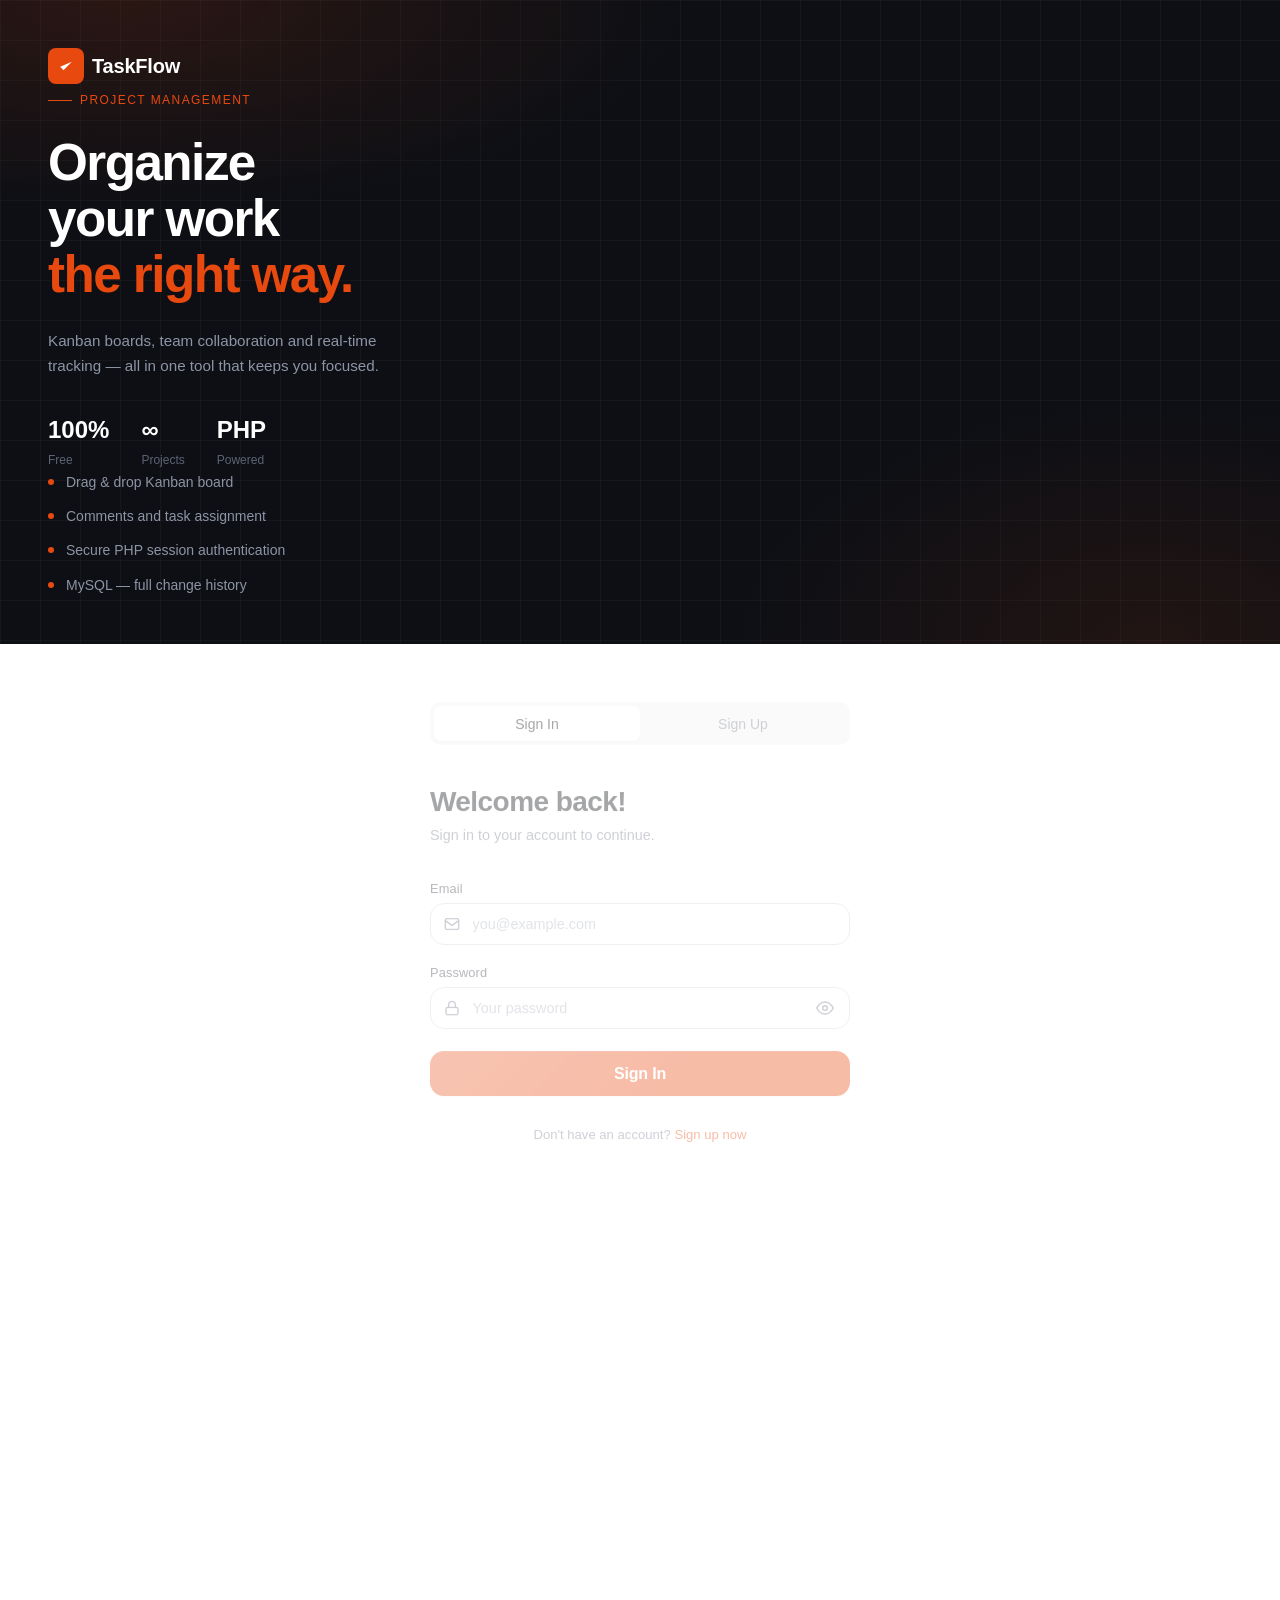
==== commit 3eaac3d0: "Add files via upload" ====
--- a/dashboard.html
+++ b/dashboard.html
@@ -46,7 +46,7 @@
         <span>Dashboard</span>
       </a>
 
-      <a href="#" class="sidebar__link">
+      <a href="project.html" class="sidebar__link">
         <svg viewBox="0 0 24 24" fill="none" stroke-width="2" stroke-linecap="round" stroke-linejoin="round" aria-hidden="true">
           <path d="M22 19a2 2 0 0 1-2 2H4a2 2 0 0 1-2-2V5a2 2 0 0 1 2-2h5l2 3h9a2 2 0 0 1 2 2z"/>
         </svg>
@@ -387,6 +387,7 @@
 
 
   <!-- JavaScript -->
+  <script src="js/api.js"></script>
   <script src="js/dashboard.js"></script>
 
 </body>
--- a/css/dashboard.css
+++ b/css/dashboard.css
@@ -547,158 +547,161 @@
 
 
 /* ============================================================
-   16. RESPONSIVE
+   16. RESPONSIVE LAYOUT
    ============================================================
 
    Breakpoints:
-     4K      ≥ 2560px  — max-width container, larger type
-     Desktop  1024–2559px  — default (no query needed)
-     Tablet   768–1023px  — sidebar icon-only, 2-col stats
-     Mobile   480–767px   — no sidebar, bottom search bar
-     XS       < 480px     — single column everything
-
-   Mobile search:
-     Αντί να κρύψουμε το search bar στο mobile, το μεταφέρουμε
-     κάτω από το topbar ως sticky search strip.
+     4K       ≥ 2560px     — constrained container width, larger typography
+     Desktop  1024–2559px  — default layout (no media query required)
+     Tablet   768–1023px   — icon-only sidebar, 2-column stats grid
+     Mobile   480–767px    — no sidebar, mobile search bar
+     XS       < 480px      — single-column layout throughout
+
+   Mobile Search:
+     Instead of hiding the search bar on mobile devices,
+     it is moved below the topbar and displayed as a
+     sticky search strip.
    ============================================================ */
 
 
-/* ── 4K / Large screens (≥ 2560px) ─────────────────────────── */
+/* ── 4K / Large Screens (≥ 2560px) ────────────────────────── */
 @media (min-width: 2560px) {
 
   :root {
-    --sidebar-w: 300px;   /* φαρδύτερη sidebar */
-    --topbar-h:  72px;    /* ψηλότερο topbar   */
-  }
-
-  /* Auth: περιορισμένο max-width στη φόρμα για αναγνωσιμότητα */
+    --sidebar-w: 300px;   /* Wider sidebar */
+    --topbar-h:  72px;    /* Taller topbar */
+  }
+
+  /* Auth: Limit form width for better readability */
   body.page-auth {
-    grid-template-columns: 1fr 1.2fr;  /* φόρμα ελαφρώς φαρδύτερη */
+    grid-template-columns: 1fr 1.2fr;  /* Slightly wider form */
   }
 
   .auth-container { max-width: 520px; }
 
-  /* Dashboard: μεγαλύτερα grids */
+  /* Dashboard: Larger grid layouts */
   .stats-grid    { grid-template-columns: repeat(4, 1fr); gap: var(--sp-6); }
   .projects-grid { grid-template-columns: repeat(4, 1fr); gap: var(--sp-6); }
 
-  /* Μεγαλύτερη typography */
-  .page-title         { font-size: 2rem; }
-  .stat-card__value   { font-size: 2.5rem; }
-  .project-card__title{ font-size: 1.125rem; }
-
-  /* Μεγαλύτερα cards */
+  /* Larger typography */
+  .page-title          { font-size: 2rem; }
+  .stat-card__value    { font-size: 2.5rem; }
+  .project-card__title { font-size: 1.125rem; }
+
+  /* Larger cards */
   .stat-card    { padding: var(--sp-6); }
   .project-card { padding: var(--sp-6); }
 
-  /* Topbar search φαρδύτερο */
+  /* Wider topbar search field */
   .topbar__search { max-width: 600px; }
 
-  /* Μεγαλύτερος scrollbar */
+  /* Larger scrollbar */
   ::-webkit-scrollbar { width: 8px; height: 8px; }
 }
 
 
-/* ── Tablet (768px – 1023px) ────────────────────────────────── */
+/* ── Tablet Layout (768px – 1023px) ───────────────────────── */
 @media (max-width: 1023px) {
 
-  /* ── Auth: single column ── */
+  /* ── Auth: Single-column layout ── */
   body.page-auth {
     grid-template-columns: 1fr;
     grid-template-rows: auto 1fr;
     overflow: auto;
   }
 
-  .panel-hero    { padding: var(--sp-8); min-height: auto; }
-  .hero-title    { font-size: 2.2rem; }
-  .hero-desc     { display: none; }      /* κρύβει μόνο desc, κρατά features */
-  .hero-content  { margin: var(--sp-5) 0; }
-  .panel-auth    { padding: var(--sp-8) var(--sp-6) var(--sp-12); }
-
-  /* ── Dashboard: icon-rail sidebar (64px) ── */
+  .panel-hero   { padding: var(--sp-8); min-height: auto; }
+  .hero-title   { font-size: 2.2rem; }
+  .hero-desc    { display: none; }      /* Hide description, keep feature list visible */
+  .hero-content { margin: var(--sp-5) 0; }
+  .panel-auth   { padding: var(--sp-8) var(--sp-6) var(--sp-12); }
+
+  /* ── Dashboard: Icon-only sidebar (64px) ── */
   body.page-dashboard {
     grid-template-columns: var(--sidebar-w-closed) 1fr;
   }
 
-  /* Κρύβε text — κράτα icons */
+  /* Hide text labels and keep icons visible */
   .sidebar__brand-name,
   .sidebar__group-label,
   .sidebar__link span,
   .sidebar__badge,
   .sidebar__user-name { display: none; }
 
-  .sidebar__link  { justify-content: center; }
-  .sidebar__brand { justify-content: center; }
-  .sidebar__footer{ justify-content: center; }
-
-  /* Stats: 2x2 */
-  .stats-grid    { grid-template-columns: repeat(2, 1fr); }
-
-  /* Projects: 2 columns */
+  .sidebar__link   { justify-content: center; }
+  .sidebar__brand  { justify-content: center; }
+  .sidebar__footer { justify-content: center; }
+
+  /* Stats grid: 2 columns */
+  .stats-grid { grid-template-columns: repeat(2, 1fr); }
+
+  /* Projects grid: 2 columns */
   .projects-grid { grid-template-columns: repeat(2, 1fr); }
 
-  .main-content  { padding: var(--sp-6); gap: var(--sp-6); }
-
-  /* Topbar search λίγο μικρότερο */
+  .main-content { padding: var(--sp-6); gap: var(--sp-6); }
+
+  /* Slightly smaller search field */
   .topbar__search { max-width: 280px; }
 }
 
 
-/* ── Mobile search strip ────────────────────────────────────── */
+/* ── Mobile Search Strip ───────────────────────────────────── */
 /*
-  Σε mobile (< 768px) δεν κρύβουμε το search — το μεταφέρουμε
-  σε ένα sticky strip κάτω από το topbar. Χρειάζεται το
-  .mobile-search element στο dashboard.html (βλ. σχόλιο HTML).
+   On mobile devices (< 768px), the search bar is not hidden.
+   Instead, it is moved into a sticky search strip located
+   directly below the topbar.
+
+   Requires a `.mobile-search` element in dashboard.html.
 */
 .mobile-search {
-  display: none;  /* κρυφό by default (desktop) */
+  display: none;  /* Hidden by default (desktop) */
 }
 
 @media (max-width: 767px) {
 
-  /* ── Auth: single column ── */
+  /* ── Auth: Single-column layout ── */
   body.page-auth {
     grid-template-columns: 1fr;
     grid-template-rows: auto 1fr;
     overflow: auto;
   }
 
-  .panel-hero    { padding: var(--sp-6); min-height: auto; }
-  .hero-title    { font-size: 1.8rem; }
+  .panel-hero   { padding: var(--sp-6); min-height: auto; }
+  .hero-title   { font-size: 1.8rem; }
   .hero-desc,
   .hero-features { display: none; }
-  .hero-content  { margin: var(--sp-4) 0; }
-  .hero-stat     { gap: var(--sp-6); }
-  .panel-auth    { padding: var(--sp-6) var(--sp-4) var(--sp-12); }
-
-  /* ── Dashboard: NO sidebar — fullscreen content ── */
+  .hero-content { margin: var(--sp-4) 0; }
+  .hero-stat    { gap: var(--sp-6); }
+  .panel-auth   { padding: var(--sp-6) var(--sp-4) var(--sp-12); }
+
+  /* ── Dashboard: Full-width content, no sidebar ── */
   body.page-dashboard {
     grid-template-columns: 1fr;
     grid-template-rows: var(--topbar-h) auto 1fr;
     grid-template-areas:
       "topbar"
-      "search"      /* νέα γραμμή για mobile search */
+      "search"      /* Dedicated row for mobile search */
       "main";
   }
 
-  /* Sidebar: κρυμμένη εντελώς, ανοίγει ως overlay με JS */
+  /* Sidebar is hidden and opened as an overlay via JavaScript */
   .sidebar {
     position: fixed;
-    left: -100%;          /* έξω από οθόνη */
+    left: -100%;          /* Off-screen */
     top: 0;
     width: var(--sidebar-w);
     height: 100dvh;
     z-index: 200;
-    transition: left .25s ease;  /* slide-in από αριστερά */
-  }
-
-  /* Κλάση που βάζει το JS για να ανοίξει το overlay sidebar */
+    transition: left .25s ease;  /* Slide in from the left */
+  }
+
+  /* Class added by JavaScript to open the sidebar */
   .sidebar.open {
     left: 0;
     box-shadow: var(--shadow-lg);
   }
 
-  /* Overlay backdrop — κλικ κλείνει το sidebar */
+  /* Overlay backdrop — clicking it closes the sidebar */
   .sidebar-backdrop {
     display: none;
     position: fixed;
@@ -709,21 +712,21 @@
 
   .sidebar-backdrop.visible { display: block; }
 
-  /* Επαναφορά sidebar text (φαίνεται στο overlay) */
+  /* Restore sidebar labels when displayed as an overlay */
   .sidebar__brand-name,
   .sidebar__group-label,
   .sidebar__link span,
   .sidebar__badge,
   .sidebar__user-name { display: revert; }
 
-  .sidebar__link  { justify-content: flex-start; }
-  .sidebar__brand { justify-content: flex-start; }
-  .sidebar__footer{ justify-content: flex-start; }
-
-  /* Topbar: κρύψε desktop search */
+  .sidebar__link   { justify-content: flex-start; }
+  .sidebar__brand  { justify-content: flex-start; }
+  .sidebar__footer { justify-content: flex-start; }
+
+  /* Hide desktop search field */
   .topbar__search { display: none; }
 
-  /* Mobile search strip — εμφανίζεται κάτω από topbar */
+  /* Mobile search strip displayed below the topbar */
   .mobile-search {
     grid-area: search;
     display: flex;
@@ -766,19 +769,19 @@
 
   .mobile-search input::placeholder { color: var(--ink-faint); }
 
-  /* Main content: full width, less padding */
+  /* Main content: Full width with reduced padding */
   .main-content { padding: var(--sp-4); gap: var(--sp-5); }
 
-  /* Stats: 2x2 */
+  /* Stats grid: 2 columns */
   .stats-grid { grid-template-columns: repeat(2, 1fr); gap: var(--sp-3); }
 
-  /* Projects: 1 column */
+  /* Projects grid: Single column */
   .projects-grid { grid-template-columns: 1fr; }
 
-  /* Topbar: μικρότερα gaps */
+  /* Topbar: Reduced spacing */
   .topbar { padding: 0 var(--sp-4); gap: var(--sp-2); }
 
-  /* Sections: τίτλοι μικρότεροι */
+  /* Smaller section headings */
   .section-header h2 { font-size: 1rem; }
   .page-title        { font-size: 1.25rem; }
 }
@@ -806,9 +809,9 @@
   .stat-card         { padding: var(--sp-3); gap: var(--sp-2); }
   .stat-card__value  { font-size: 1.5rem; }
   .stat-card__icon   { width: 32px; height: 32px; }
-  .stat-card__delta  { display: none; }  /* κρύψε trend στο πολύ μικρό */
-
-  /* Task items: μικρότερο padding */
+  .stat-card__delta  { display: none; }  /* hide trend when too small */
+
+  /* Task items: less padding */
   .task-item { padding: var(--sp-2) var(--sp-3); }
 
   /* Project cards: compact */
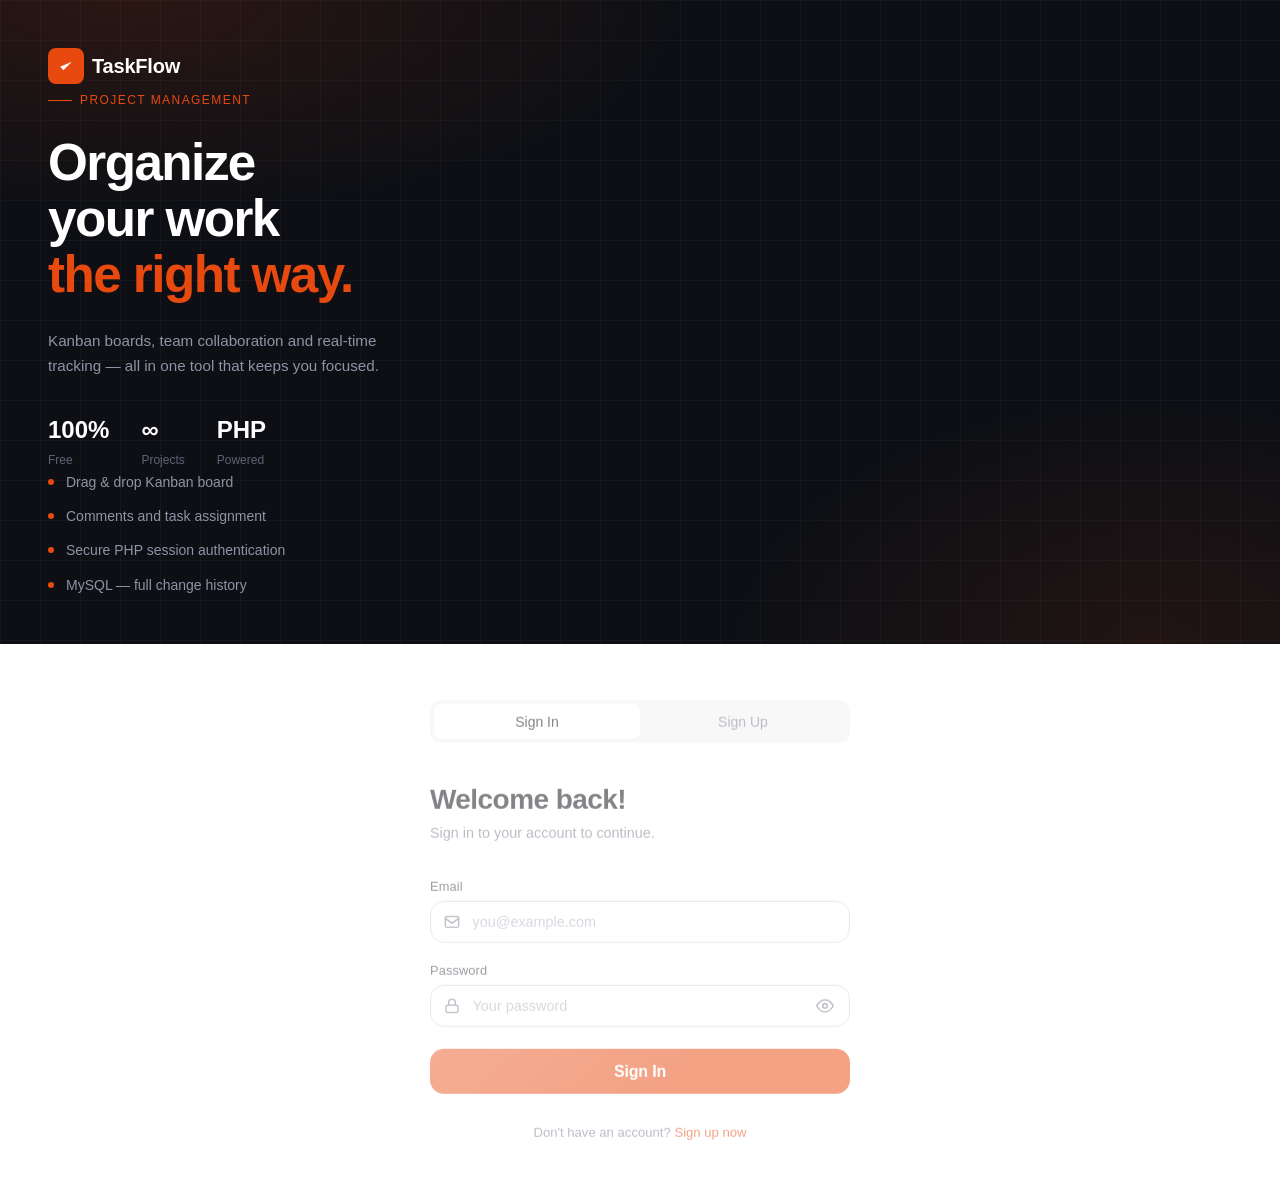
==== commit 31e94a14: "Add files via upload" ====
--- a/dashboard.html
+++ b/dashboard.html
@@ -14,6 +14,7 @@
    <link rel="stylesheet" href="css/auth.css">
    <link rel="stylesheet" href="css/base.css">
   <link rel="stylesheet" href="css/dashboard.css">
+  <link rel="stylesheet" href="css/modals.css">
 </head>
 <body class="page-dashboard">
 
@@ -157,10 +158,10 @@
 
   <!-- ═══════════════════════════════════════
        MOBILE SEARCH STRIP
-       Κρυμμένο σε desktop/tablet — εμφανίζεται
-       κάτω από topbar σε mobile (< 768px).
-       Το id="mobile-search-input" ελέγχεται
-       από το ίδιο setupSearch() στο dashboard.js.
+       Hidden on desktop/tablet — displayed
+       under the topbar on mobile (< 768px).
+       The id="mobile-search-input" is controlled
+       by the same setupSearch() in dashboard.js.
   ═══════════════════════════════════════ -->
   <div class="mobile-search" role="search" aria-label="Mobile search">
     <svg viewBox="0 0 24 24" fill="none" stroke-width="2" stroke-linecap="round" stroke-linejoin="round" aria-hidden="true">
@@ -175,7 +176,7 @@
     />
   </div>
 
-  <!-- Sidebar backdrop — κλικ κλείνει το overlay sidebar σε mobile -->
+  <!-- Sidebar backdrop — clicking closes the overlay sidebar on mobile -->
   <div class="sidebar-backdrop" id="sidebar-backdrop" aria-hidden="true"></div>
 
 
--- a/css/modals.css
+++ b/css/modals.css
@@ -0,0 +1,245 @@
+/* ============================================================
+   TaskFlow — modals.css
+   Styles for the "New Project" modal (and shared .modal-overlay
+   / .modal building blocks used by other modals, e.g. on
+   project.html).
+
+   These classes were referenced by js/dashboard.js (and
+   project.html's static markup) but had no matching rules in
+   base.css or dashboard.css, so the modal rendered completely
+   unstyled. Add this file's <link> tag after dashboard.css /
+   kanban.css on every page that opens a modal.
+
+   Depends on: base.css (CSS variables must be loaded first)
+   ============================================================ */
+
+
+/* ── Overlay (backdrop) ───────────────────────────────────── */
+
+.modal-overlay {
+  position: fixed;
+  inset: 0;
+  background: rgba(13, 15, 20, .48);
+  backdrop-filter: blur(2px);
+  display: flex;
+  align-items: center;
+  justify-content: center;
+  padding: var(--sp-4);
+  z-index: 300;
+  animation: modal-fade-in .18s ease;
+}
+
+.modal-overlay[hidden] { display: none; }
+
+@keyframes modal-fade-in {
+  from { opacity: 0; }
+  to   { opacity: 1; }
+}
+
+
+/* ── Modal card ───────────────────────────────────────────── */
+
+.modal {
+  background: var(--surface);
+  border-radius: var(--radius-lg);
+  box-shadow: var(--shadow-lg);
+  width: 100%;
+  max-width: 440px;
+  max-height: calc(100dvh - var(--sp-8));
+  display: flex;
+  flex-direction: column;
+  overflow: hidden;
+  animation: modal-pop-in .2s cubic-bezier(.16, 1, .3, 1);
+}
+
+/* Wider variant used by the task-detail modal on project.html */
+.modal-overlay--wide .modal,
+.modal--detail {
+  max-width: 720px;
+}
+
+@keyframes modal-pop-in {
+  from { opacity: 0; transform: translateY(8px) scale(.98); }
+  to   { opacity: 1; transform: translateY(0)    scale(1);  }
+}
+
+
+/* ── Header ───────────────────────────────────────────────── */
+
+.modal__header {
+  display: flex;
+  align-items: center;
+  justify-content: space-between;
+  gap: var(--sp-4);
+  padding: var(--sp-5) var(--sp-5) var(--sp-4);
+  border-bottom: 1px solid var(--line-soft);
+  flex-shrink: 0;
+}
+
+.modal__title {
+  font-family: 'Syne', sans-serif;
+  font-size: 1.125rem;
+  font-weight: 700;
+  color: var(--ink);
+  letter-spacing: -.01em;
+}
+
+.modal__close {
+  background: none;
+  border: none;
+  cursor: pointer;
+  width: 32px;
+  height: 32px;
+  border-radius: var(--radius-sm);
+  display: grid;
+  place-items: center;
+  color: var(--ink-soft);
+  flex-shrink: 0;
+  transition: background .15s, color .15s;
+}
+
+.modal__close:hover { background: var(--surface-2); color: var(--ink); }
+.modal__close svg   { width: 18px; height: 18px; stroke: currentColor; }
+
+
+/* ── Body ─────────────────────────────────────────────────── */
+
+.modal__body {
+  padding: var(--sp-5);
+  display: flex;
+  flex-direction: column;
+  gap: var(--sp-4);
+  overflow-y: auto;
+}
+
+/* Form field — shared across the New Project + Task modals */
+.field {
+  display: flex;
+  flex-direction: column;
+  gap: var(--sp-2);
+}
+
+.field label {
+  font-size: .8rem;
+  font-weight: 600;
+  color: var(--ink-mid);
+}
+
+.field-wrap { position: relative; }
+
+.field input[type="text"],
+.field input[type="date"],
+.field textarea,
+.field select,
+.modal input[type="text"],
+.modal input[type="date"],
+.modal textarea,
+.modal select {
+  width: 100%;
+  padding: .6rem .75rem;
+  border: 1.5px solid var(--line-soft);
+  border-radius: var(--radius-sm);
+  font-family: 'DM Sans', sans-serif;
+  font-size: .9rem;
+  color: var(--ink);
+  background: var(--surface-2);
+  outline: none;
+  transition: border-color .2s, box-shadow .2s, background .2s;
+}
+
+.field textarea,
+.modal textarea {
+  resize: vertical;
+  min-height: 72px;
+  line-height: 1.5;
+}
+
+.field input::placeholder,
+.field textarea::placeholder,
+.modal input::placeholder,
+.modal textarea::placeholder {
+  color: var(--ink-faint);
+}
+
+.field input:focus,
+.field textarea:focus,
+.field select:focus,
+.modal input:focus,
+.modal textarea:focus,
+.modal select:focus {
+  background: var(--surface);
+  border-color: var(--accent);
+  box-shadow: 0 0 0 3px var(--accent-dim);
+}
+
+/* Error state */
+.field input.error,
+.modal input.error {
+  border-color: var(--red);
+}
+
+.field input.error:focus,
+.modal input.error:focus {
+  box-shadow: 0 0 0 3px rgba(220, 38, 38, .15);
+}
+
+.field-error {
+  font-size: .78rem;
+  color: var(--red);
+  min-height: 1em;
+}
+
+
+/* ── Footer ───────────────────────────────────────────────── */
+
+.modal__footer {
+  display: flex;
+  align-items: center;
+  justify-content: flex-end;
+  gap: var(--sp-3);
+  padding: var(--sp-4) var(--sp-5);
+  border-top: 1px solid var(--line-soft);
+  flex-shrink: 0;
+}
+
+
+/* ── Submit button loading state ─────────────────────────── */
+
+.btn-sm .spinner {
+  display: none;
+  width: 14px;
+  height: 14px;
+  border: 2px solid rgba(255,255,255,.4);
+  border-top-color: #fff;
+  border-radius: 50%;
+  animation: spinner-spin .6s linear infinite;
+}
+
+.btn-sm.loading {
+  cursor: default;
+  opacity: .85;
+}
+
+.btn-sm.loading .btn-label { opacity: .6; }
+.btn-sm.loading .spinner   { display: inline-block; }
+
+@keyframes spinner-spin {
+  to { transform: rotate(360deg); }
+}
+
+
+/* ── Responsive ───────────────────────────────────────────── */
+
+@media (max-width: 767px) {
+  .modal-overlay { padding: var(--sp-3); align-items: flex-end; }
+
+  .modal {
+    max-width: 100%;
+    max-height: calc(100dvh - var(--sp-6));
+    border-radius: var(--radius-lg) var(--radius-lg) 0 0;
+  }
+
+  .modal__header,
+  .modal__body,
+  .modal__footer { padding-left: var(--sp-4); padding-right: var(--sp-4); }
+}
